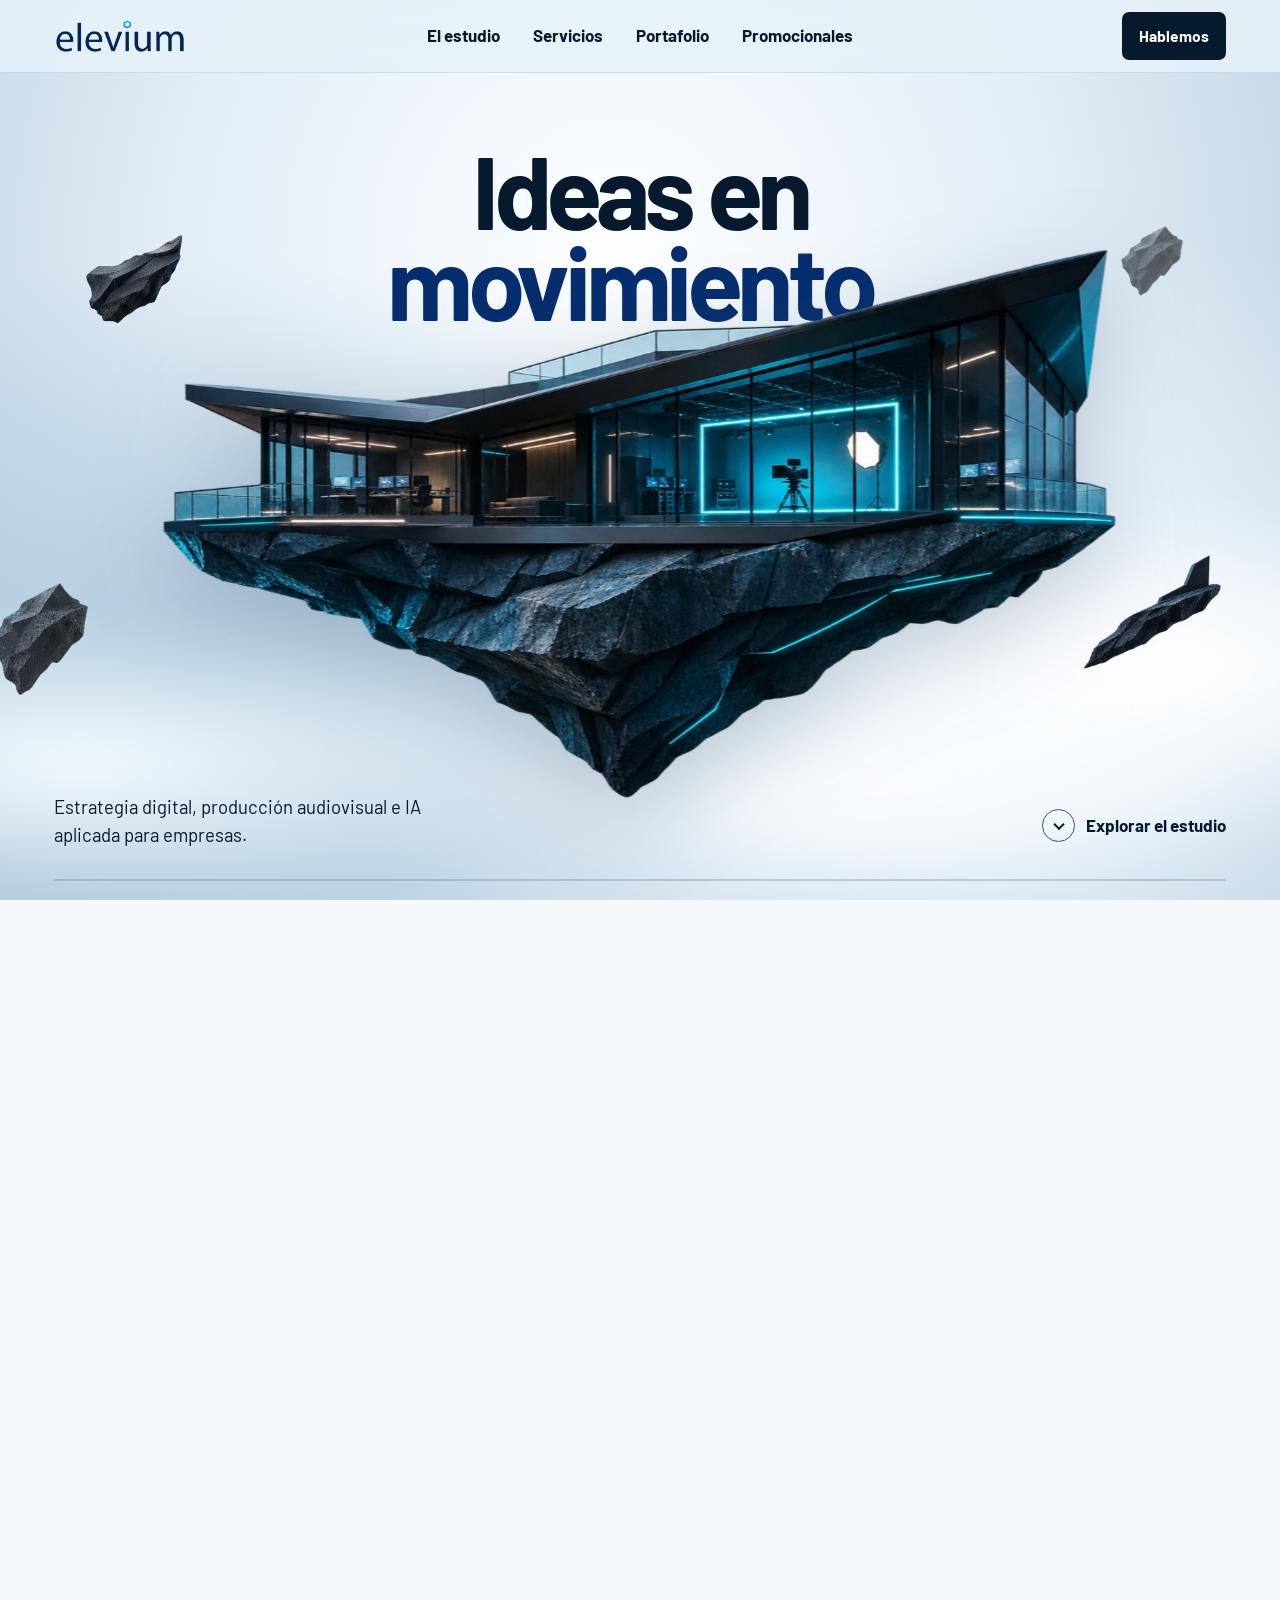
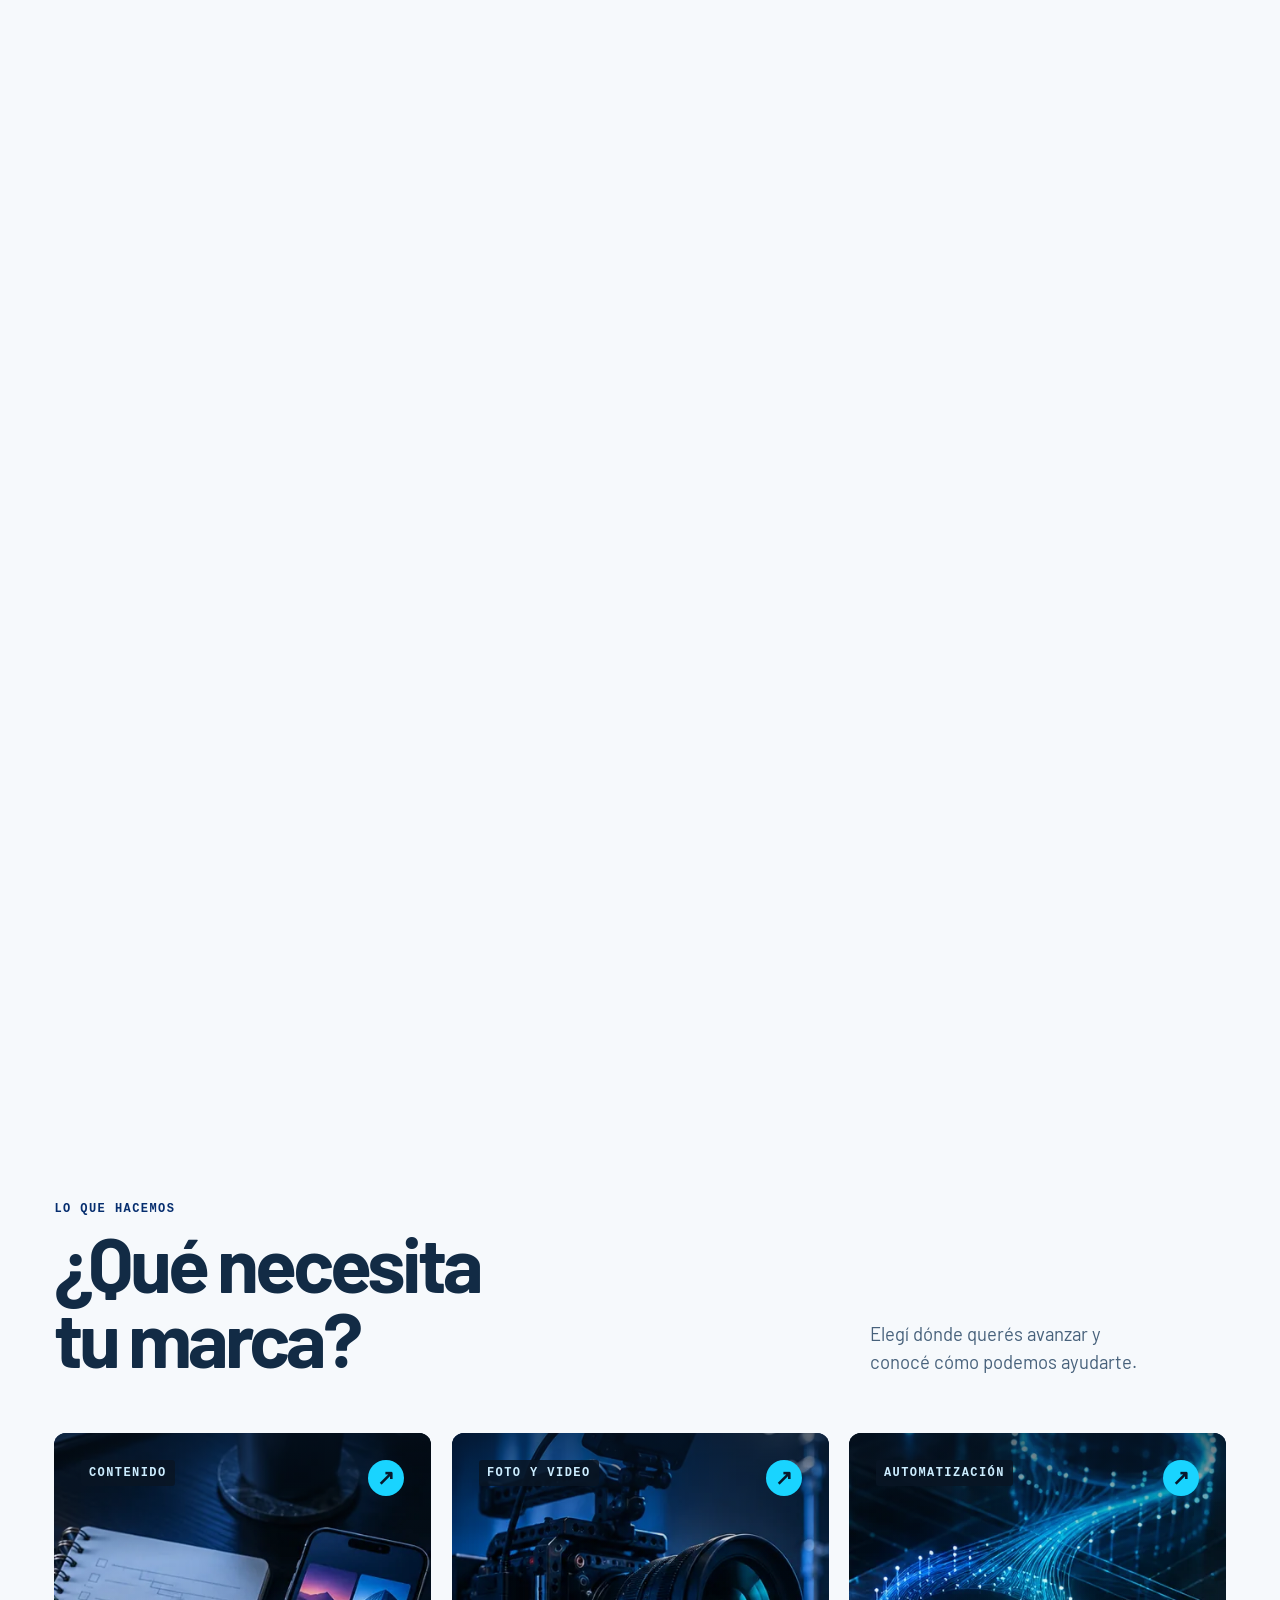
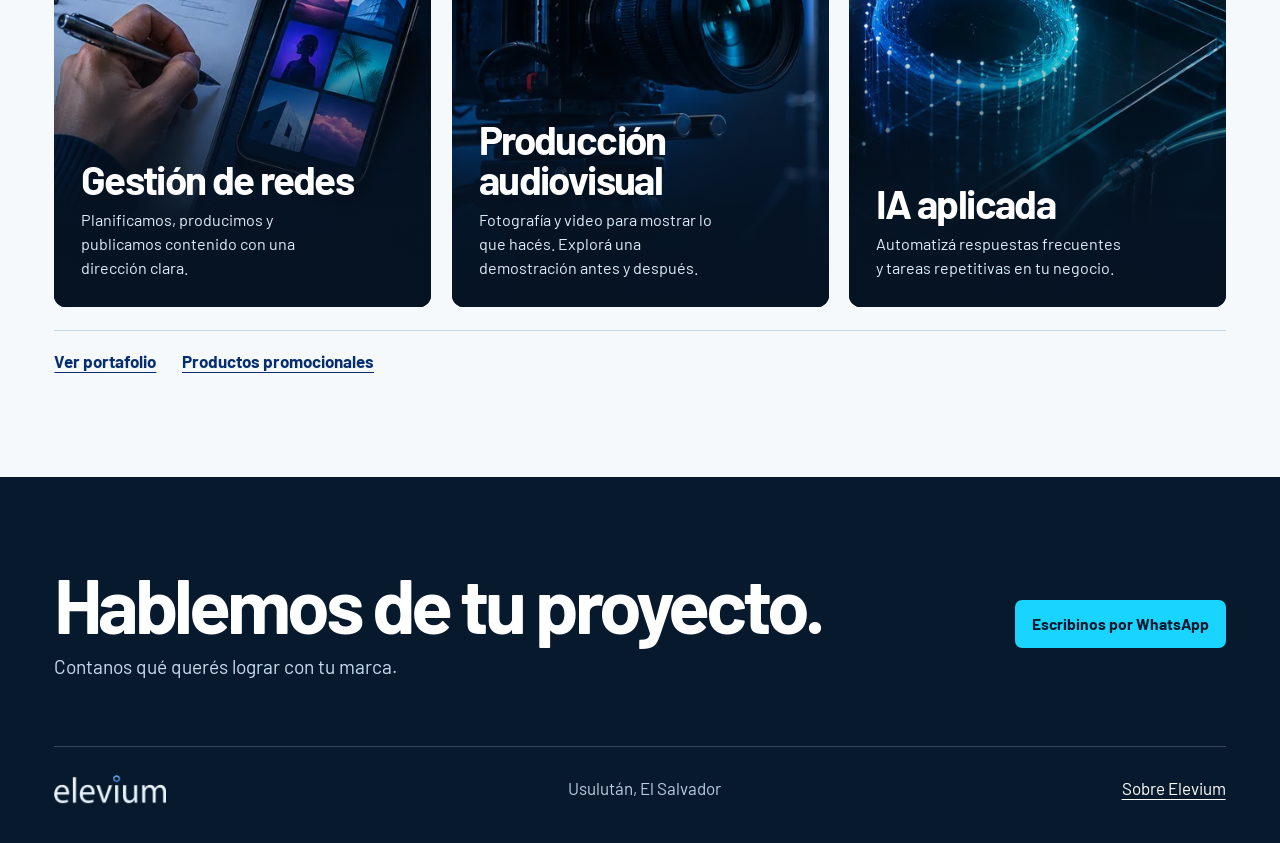
==== index.html @ 43f0dec2 "Add floating fragments to Elevium studio hero" ====
<!doctype html>
<html lang="es-SV">
<head>
<meta charset="utf-8">
<meta name="viewport" content="width=device-width, initial-scale=1">
<meta name="description" content="Entrá al estudio creativo de Elevium. Estrategia digital, producción audiovisual e inteligencia artificial aplicada desde El Salvador.">
<meta name="theme-color" content="#e1edf6">
<title>Elevium — Ideas en movimiento</title>
<link rel="preload" href="/assets/v2/barlow-regular.woff2" as="font" type="font/woff2" crossorigin>
<link rel="preload" href="/assets/v2/studio/pabellon.webp" as="image">
<style>
@font-face{font-family:Barlow;src:url("/assets/v2/barlow-regular.woff2") format("woff2");font-style:normal;font-weight:400;font-display:swap}
@font-face{font-family:Barlow;src:url("/assets/v2/barlow-bold.woff2") format("woff2");font-style:normal;font-weight:700;font-display:swap}
:root{
  --navy:#07192d;--brand:#062e6f;--electric:#139bff;--cyan:#19d4ff;--sky:#e1edf6;--paper:#f6f9fc;
  --ink:#122b45;--muted:#47617b;--white:#fff;--line:#c7d8e5;--gutter:clamp(1.25rem,4.25vw,4.5rem);
  --screen:100svh;--mono:ui-monospace,SFMono-Regular,Consolas,"Liberation Mono",monospace;
}
*,*::before,*::after{box-sizing:border-box}
html{scroll-behavior:smooth}
body{margin:0;background:var(--paper);color:var(--ink);font:1.0625rem/1.48 Barlow,Arial,sans-serif}
img{display:block;max-width:100%;height:auto}
button,summary{font:inherit;cursor:pointer}
a{color:inherit}
h1,h2,h3,p,figure{margin:0}
h1,h2,h3{font-weight:700;line-height:.98;letter-spacing:-.052em;overflow-wrap:break-word}
[hidden]{display:none!important}
:focus-visible{outline:2px solid var(--brand);outline-offset:5px}
.scene-interior :focus-visible,.scene-method :focus-visible,.final :focus-visible,.mast[data-tone="dark"] :focus-visible{outline-color:var(--cyan)}
.skip{position:fixed;z-index:20;top:.65rem;left:var(--gutter);transform:translateY(-160%);padding:.6rem .85rem;background:white;color:var(--brand)}
.skip:focus{transform:none}
.inner{width:min(calc(100% - 2 * var(--gutter)),91rem);margin-inline:auto}
.kicker{display:block;width:fit-content;font:700 .75rem/1.2 var(--mono);letter-spacing:.12em;text-transform:uppercase}
.button{display:inline-flex;align-items:center;justify-content:center;gap:.7rem;min-height:3rem;max-width:100%;padding:.7rem 1rem;border-radius:.45rem;border:1px solid transparent;background:var(--cyan);color:var(--navy);font-weight:700;font-size:.975rem;text-align:center;text-decoration:none}
.button:hover{background:#9cedff}
.button-dark{background:var(--navy);color:white}
.button-dark:hover{background:var(--brand)}
.mast{position:fixed;z-index:12;inset:0 0 auto;background:#e7f1f8d9;color:var(--navy);backdrop-filter:blur(14px);border-bottom:1px solid #102e491c}
.mast[data-tone="dark"]{background:#07192de0;color:white;border-color:#f3faff28}
.mast-row{min-height:4.5rem;display:grid;grid-template-columns:1fr auto 1fr;gap:1.2rem;align-items:center}
.logo{display:inline-flex;position:relative;align-items:center;width:8.25rem;min-height:2.75rem}
.logo img{width:100%}
.logo .light-logo{display:none}
.mast[data-tone="dark"] .logo .dark-logo{display:none}
.mast[data-tone="dark"] .logo .light-logo{display:block}
.nav-desktop{display:flex;align-items:center;gap:clamp(1rem,2.6vw,3rem)}
.nav-desktop a,.nav-phone a{font-weight:700;text-decoration:none}
.nav-desktop a:hover,.nav-phone a:hover{text-decoration:underline;text-underline-offset:.26em}
.mast .button{justify-self:end;min-height:2.7rem}
.nav-phone{display:none}
.mast[data-tone="dark"] .button-dark{background:var(--cyan);color:var(--navy)}
.scene{position:relative}
.journey{position:relative}
.stage{background:#0a1e3a}
.sky,.model,.world,.flash,.fragments,.meter,.waypoints{display:none}
.scene-hero{min-height:max(39rem,var(--screen));color:var(--navy);background:radial-gradient(ellipse at 57% 50%,#f7fbff 12%,#dceaf5 61%,#b6cede 100%);isolation:isolate;overflow:hidden}
.hero-title{position:relative;z-index:3;padding-top:clamp(7rem,16svh,12rem);text-align:center}
.hero-title h1{font-size:clamp(3.6rem,8.05vw,8.9rem);line-height:.88}
.hero-title h1 span{display:block}
.hero-title h1 .hero-accent{color:var(--brand)}
.static-model{position:relative;z-index:4;max-width:min(82vw,69rem);margin:-3rem auto 0}
.hero-meta{position:relative;z-index:7;display:flex;align-items:end;justify-content:space-between;gap:1rem;padding-bottom:2rem}
.hero-meta p{max-width:25rem;font-size:clamp(1.02rem,1.45vw,1.25rem);text-wrap:pretty}
.scroll-cue{display:inline-flex;align-items:center;gap:.65rem;min-height:2.8rem;font-weight:700;text-decoration:none;flex-shrink:0}
.scroll-cue i{display:grid;place-items:center;width:2.05rem;height:2.05rem;border-radius:50%;border:1px solid #315673;font-style:normal}
.scroll-cue i::before{content:"";width:.5rem;height:.5rem;border-right:2px solid currentColor;border-bottom:2px solid currentColor;transform:translateY(-.1rem) rotate(45deg)}
.scroll-cue:hover i{background:var(--cyan);border-color:var(--cyan)}
.scene-flight,.scene-interior,.scene-method{color:white;padding:clamp(5rem,10svh,8rem) 0}
.scene-flight{background:var(--navy)}
.scene-interior{background:linear-gradient(90deg,#07192df5,#07192d61),url("/assets/v2/studio/interior.webp") center/cover}
.scene-method{background:#061528}
.flight-copy{text-align:center;max-width:55rem}
.flight-copy .kicker{margin-inline:auto;color:var(--cyan)}
.flight-copy h2{font-size:clamp(3rem,6.8vw,7.4rem);margin-top:.65rem}
.flight-copy h2 span{display:block}
.flight-copy p{font-size:clamp(1.075rem,2vw,1.4rem);margin-block:1.15rem 0;color:#d3e9f8}
.tour-content{position:relative;z-index:1;display:grid;gap:1.2rem}
.tour-intro{max-width:32rem}
.tour-intro .kicker,.method-intro .kicker{color:var(--cyan)}
.tour-intro h2,.method-intro h2{font-size:clamp(2.8rem,5.6vw,6rem);margin-block:.55rem .75rem}
.tour-intro p,.method-intro p{max-width:34ch;color:#d3e9f8;font-size:clamp(1rem,1.45vw,1.25rem)}
.hot-grid{display:grid;grid-template-columns:repeat(2,minmax(0,1fr));gap:.5rem;max-width:34rem}
.hotspot{justify-self:start;display:inline-flex;align-items:center;gap:.55rem;padding:.4rem .7rem .4rem .45rem;min-height:2.7rem;border:1px solid #a7dfff80;border-radius:3rem;background:#07192de8;color:white;text-align:left;font-weight:700;font-size:.9375rem}
.hotspot:hover,.hotspot[aria-expanded="true"]{background:#0d345a;border-color:var(--cyan)}
.hotspot i{position:relative;flex:none;width:1.375rem;height:1.375rem;border-radius:50%;background:var(--cyan);color:var(--navy)}
.hotspot i::before,.hotspot i::after{content:"";position:absolute;inset:50% auto auto 50%;width:.52rem;height:1.5px;background:currentColor;transform:translate(-50%,-50%)}
.hotspot i::after{transform:translate(-50%,-50%) rotate(90deg)}
.hotspot[aria-expanded="true"] i::after{visibility:hidden}
.hot-panel{min-height:5.65rem;max-width:34rem;padding:1rem 1.15rem;border:1px solid #9ad8ff58;border-radius:.65rem;background:#07192de8;backdrop-filter:blur(11px)}
.hot-panel h3{font-size:1.2rem;letter-spacing:-.025em;margin-bottom:.4rem}
.hot-panel p{color:#d3e9f8;font-size:.98rem;max-width:42ch}
.method-layout{display:grid;grid-template-columns:minmax(0,1fr) minmax(0,.9fr);align-items:center;gap:clamp(1.5rem,6vw,6rem)}
.method-intro .button{margin-top:1.5rem}
.glass{width:100%;max-width:36rem;padding:clamp(1rem,2.5vw,2rem);border:1px solid #aee1ff53;border-radius:1rem;background:linear-gradient(150deg,#123251ed,#081b30eb);box-shadow:0 1.2rem 5rem #0005;backdrop-filter:blur(14px)}
.glass-header{display:flex;justify-content:space-between;align-items:baseline;gap:.9rem;margin-bottom:1rem}
.glass-header h3{font-size:clamp(1.25rem,2.4vw,1.7rem);letter-spacing:-.026em}
.glass-header span{color:#9dd6ed;font:.72rem/1.2 var(--mono);white-space:nowrap}
.phase-rail{display:grid;grid-template-columns:repeat(3,minmax(0,1fr));gap:.4rem;margin-bottom:.8rem}
.phase-rail span{height:3px;background:#73b3da4a}
.phase-rail span.filled{background:var(--cyan)}
.phase{padding:.82rem .15rem;border-bottom:1px solid #8cc2e63a}
.phase:last-child{border-bottom:0}
.phase summary{display:flex;align-items:center;justify-content:space-between;gap:1rem;min-height:1.8rem;list-style:none;font-size:1.05rem;font-weight:700}
.phase summary::-webkit-details-marker{display:none}
.phase summary::after{content:"+";color:var(--cyan);font-family:var(--mono)}
.phase[open] summary::after{content:"−"}
.phase p{margin-top:.5rem;color:#d0e4f4;font-size:.98rem;max-width:42ch}
.motion .journey{height:calc(4.8 * var(--screen))}
.motion .stage{position:sticky;top:0;height:var(--screen);overflow:hidden;isolation:isolate}
.motion .waypoints{display:block;position:absolute;inset:0;pointer-events:none}
.waypoints span{position:absolute;left:0}
.waypoints #entrada{top:calc((100% - var(--screen)) * .35)}
.waypoints #dentro{top:calc((100% - var(--screen)) * .61)}
.waypoints #como-trabajamos{top:calc((100% - var(--screen)) * .90)}
.motion .sky,.motion .world,.motion .model,.motion .flash,.motion .fragments,.motion .meter{display:block;position:absolute;pointer-events:none}
.sky{
  z-index:0;inset:0;background:
  radial-gradient(ellipse at 80% 77%,#f3faff 0%,transparent 48%),
  radial-gradient(ellipse at 15% 76%,#b2ccdf 0%,transparent 44%),
  radial-gradient(ellipse at 48% 27%,#fbfdff 4%,#e2edf6 47%,#adc5da 100%);
}
.sky::after{content:"";position:absolute;inset:48% -6% -10%;background:radial-gradient(ellipse 28% 19% at 66% 65%,#fffd,transparent),radial-gradient(ellipse 36% 25% at 11% 59%,#f5fbff,transparent),radial-gradient(ellipse 32% 30% at 87% 42%,#fff,transparent);filter:blur(25px);transform:translateX(var(--cloud-x,0px));animation:sky-drift 19s ease-in-out infinite alternate}
@keyframes sky-drift{to{translate:2.4% -2%}}
.world{z-index:2;inset:0;opacity:var(--world,0);overflow:hidden}
.world img{width:100%;height:100%;object-fit:cover;object-position:62% 50%;transform:scale(var(--world-zoom,1.1));transform-origin:68% 53%}
.threshold{z-index:1;opacity:var(--threshold,0)}
.threshold img{transform:scale(var(--threshold-zoom,1));transform-origin:67% 58%}
.world::after{content:"";position:absolute;inset:0;background:linear-gradient(90deg,#061526ee 2%,#06152688 43%,#04111d08 76%),linear-gradient(0deg,#061528d4,transparent 25%,transparent 76%,#06152846);opacity:var(--world-shade,.82)}
.model{z-index:4;top:57%;left:50%;width:min(86vw,113svh,82rem);height:auto;max-width:none;transform-origin:69% 41%;transform:translate3d(calc(-50% + var(--move-x,0vw)) ,calc(-50% + var(--move-y,0vh)),0) scale(var(--zoom,1));opacity:var(--model,1);filter:drop-shadow(0 1.6rem 2.8rem #27446140);will-change:transform,opacity}
.flash{z-index:5;inset:0;background:radial-gradient(ellipse at 65% 50%,#d4f2ffe0,#4d9ed66b 38%,transparent 76%);opacity:var(--flash,0)}
.fragments{inset:0;visibility:var(--fragments-visibility,visible)}
.fragment{
  position:absolute;z-index:var(--layer,5);width:var(--size);height:auto;
  top:var(--top);left:var(--left);
  translate:calc(-50% + var(--pointer-x,0) * var(--parallax) + var(--departure,0) * var(--exit-x))
    calc(-50% + var(--pointer-y,0) * var(--parallax) * .72 + var(--departure,0) * var(--exit-y));
  scale:calc(1 + var(--departure,0) * var(--growth));
  rotate:calc(var(--pointer-x,0) * 7deg + var(--departure,0) * var(--turn));
  opacity:calc(var(--fragment-opacity,1) * var(--clarity,1));
  animation:fragment-drift var(--duration) var(--delay) ease-in-out infinite alternate;
  animation-play-state:var(--fragments-animation,running);
}
.fragment-west{
  --size:clamp(3.25rem,7.7vw,8.6rem);--top:31%;--left:10.5%;--parallax:55px;
  --exit-x:-27vw;--exit-y:-14vh;--growth:.38;--turn:-21deg;--duration:7s;--delay:-2s;
}
.fragment-east{
  --size:clamp(2.4rem,5vw,5.3rem);--top:29%;--left:90%;--parallax:29px;
  --exit-x:19vw;--exit-y:-16vh;--growth:.25;--turn:17deg;--duration:8.4s;--delay:-4s;
  --layer:2;--clarity:.66;filter:blur(.6px);
}
.fragment-near{
  --size:clamp(5rem,11vw,12rem);--top:68%;--left:90%;--parallax:104px;
  --exit-x:36vw;--exit-y:19vh;--growth:.68;--turn:24deg;--duration:6.5s;--delay:-1s;
}
.fragment-south{
  --size:clamp(3.65rem,8vw,8.2rem);--top:71%;--left:3%;--parallax:78px;
  --exit-x:-25vw;--exit-y:13vh;--growth:.54;--turn:-23deg;--duration:7.8s;--delay:-5s;
  --clarity:.89;
}
@keyframes fragment-drift{
  from{transform:translateY(-5%) rotate(-4deg)}
  to{transform:translateY(7%) rotate(4deg)}
}
.motion .scene{position:absolute;inset:0;padding:0;background:none;min-height:0;pointer-events:none}
.motion .scene-hero{z-index:auto;isolation:auto;overflow:visible}
.motion .scene:not(.scene-hero){z-index:6;display:grid;align-items:center}
.motion .scene.is-active :is(a,button,summary){pointer-events:auto}
.motion .scene:not(.is-active){visibility:hidden}
.motion .scene-hero .static-model{display:none}
.motion .hero-title{opacity:var(--hero,1);transform:translateY(var(--hero-rise,0px));filter:blur(var(--hero-blur,0px))}
.motion .hero-meta{position:absolute;inset:auto var(--gutter) 3.25rem;width:auto;max-width:91rem;margin-inline:auto;padding:0;opacity:var(--hero,1)}
.motion .scene-flight{opacity:var(--vision,0);transform:translateY(var(--vision-rise,0px));filter:blur(var(--vision-blur,0px))}
.motion .scene-interior{opacity:var(--tour,0)}
.motion .scene-method{opacity:var(--method,0);background:linear-gradient(90deg,#061528d8,#06152888)}
.motion .tour-content{min-height:min(68svh,43rem);padding-top:3rem;align-content:start}
.motion .hot-grid{position:absolute;inset:0;max-width:none;display:block;pointer-events:none}
.motion .hotspot{position:absolute;transform:translateX(-50%);opacity:var(--points,1)}
.motion .hotspot:nth-child(1){left:49%;top:46%}
.motion .hotspot:nth-child(2){left:69%;top:56%}
.motion .hotspot:nth-child(3){left:60%;top:76%}
.motion .hotspot:nth-child(4){left:85%;top:69%}
.motion .hot-panel{margin-top:clamp(1rem,4svh,3rem);width:min(33vw,29rem)}
.motion .method-layout{padding-block:3.25rem 1.5rem}
.meter{z-index:8;inset:auto var(--gutter) 1.2rem;max-width:91rem;margin-inline:auto;height:2px;background:#6a8caa5e}
.meter span{display:block;height:100%;background:var(--electric);transform:scaleX(var(--progress,0));transform-origin:left}
.solutions{position:relative;z-index:9;scroll-margin-top:4rem;border-radius:1.35rem 1.35rem 0 0;background:var(--paper);padding:clamp(3.7rem,8vw,8rem) 0 clamp(4rem,8vw,7.5rem)}
.motion .solutions{margin-top:-1.3rem}
.solutions-head{display:grid;grid-template-columns:minmax(0,1.4fr) minmax(14rem,.65fr);gap:clamp(1rem,4vw,5rem);align-items:end}
.solutions-head .kicker{color:var(--brand);margin-bottom:.55rem}
.solutions-head h2,.final h2{font-size:clamp(2.75rem,6vw,6.3rem)}
.solutions-head p{max-width:29ch;font-size:clamp(1rem,1.45vw,1.23rem);color:var(--muted)}
.service-grid{display:grid;grid-template-columns:repeat(3,minmax(0,1fr));gap:clamp(.8rem,1.6vw,1.5rem);margin-top:clamp(1.55rem,4.5vw,4rem)}
.service-card{position:relative;isolation:isolate;display:flex;flex-direction:column;justify-content:space-between;min-height:clamp(23rem,37vw,31rem);padding:clamp(1rem,2.1vw,1.8rem);overflow:hidden;border-radius:.75rem;background:#0a1e3a;color:white;text-decoration:none;transform:perspective(800px) rotateX(var(--tilt-x,0deg)) rotateY(var(--tilt-y,0deg));transition:transform 230ms ease,box-shadow 230ms ease}
.service-card img,.service-card::after{position:absolute;z-index:-1;inset:0;width:100%;height:100%;object-fit:cover}
.service-card img{transition:transform 500ms ease}
.service-card::after{content:"";background:linear-gradient(180deg,#051323a1 0%,#05132300 27%,#05132312 43%,#051323ef 80%,#051323 100%)}
.service-card:hover,.service-card:focus-visible{box-shadow:0 1rem 2.4rem #153a5b37}
.service-card:hover img,.service-card:focus-visible img{transform:scale(1.055)}
.service-card .card-top{display:flex;justify-content:space-between;align-items:start;gap:.55rem}
.card-top .kicker{display:inline-flex;min-height:1.65rem;align-items:center;border-radius:.2rem;background:#081524df;color:#ccedff;padding:.35rem .5rem}
.card-top .card-arrow{display:grid;place-items:center;width:2.25rem;height:2.25rem;flex:none;border-radius:50%;background:var(--cyan);color:var(--navy);font-size:1.3rem;font-weight:700}
.service-card h3{font-size:clamp(1.85rem,3.15vw,3.4rem);letter-spacing:-.04em;max-width:13ch}
.service-card p{margin-top:.55rem;font-size:1.01rem;color:#e1edf8;max-width:28ch}
.more-links{display:flex;flex-wrap:wrap;gap:.6rem 1.6rem;margin-top:1.5rem;padding-top:1.1rem;border-top:1px solid var(--line)}
.more-links a{color:var(--brand);font-weight:700;text-underline-offset:.23em}
.final{background:#07192d;color:white;padding:clamp(3.4rem,7vw,7rem) 0 2rem}
.closing{display:flex;justify-content:space-between;align-items:center;gap:1.35rem;padding-bottom:clamp(2.6rem,5vw,5rem)}
.closing p{color:#c8dfef;margin-top:.75rem;font-size:clamp(1rem,1.5vw,1.25rem)}
.footer{border-top:1px solid #b0d7f043;padding-top:1.25rem;display:flex;gap:.8rem 1.5rem;align-items:center;flex-wrap:wrap;justify-content:space-between}
.footer .logo{width:7rem}
.footer p{color:#b9cfe1}
.footer a:not(.logo){text-underline-offset:.22em}
@media (max-width:56rem){
  .nav-desktop{gap:.8rem}
  .nav-desktop a{font-size:.95rem}
  .model{top:55%}
  .motion .tour-content{padding-top:1rem}
  .motion .hot-panel{width:min(35vw,29rem)}
}
@media (max-width:45rem){
  :root{--gutter:clamp(1rem,5vw,1.5rem)}
  .mast-row{min-height:3.85rem;display:flex;justify-content:space-between;position:relative}
  .logo{width:6.8rem}
  .nav-desktop,.mast .contact-desktop{display:none}
  .nav-phone{display:block}
  .nav-phone summary{display:grid;place-items:center;min-height:2.55rem;padding:.35rem .7rem;list-style:none;border:1px solid currentColor;border-radius:.4rem;font-size:.92rem;font-weight:700}
  .nav-phone summary::-webkit-details-marker{display:none}
  .nav-phone nav{position:absolute;right:0;top:calc(100% + .5rem);width:min(17rem,100%);display:grid;padding:.55rem;border-radius:.55rem;border:1px solid #99b2c8;background:#f4f9fe;color:var(--navy);box-shadow:0 .75rem 2rem #051b342e}
  .nav-phone nav a{padding:.6rem .7rem}
  .scene-hero{min-height:max(35rem,var(--screen))}
  .hero-title{padding-top:clamp(5.9rem,15svh,8.5rem)}
  .hero-title h1{font-size:clamp(3.2rem,12.8vw,6rem);line-height:.91}
  .static-model{width:100%;max-width:35rem;margin:-1rem auto 0}
  .hero-meta{display:grid;gap:.5rem}
  .hero-meta p{max-width:27ch}
  .scroll-cue{justify-self:start}
  .motion .journey{height:calc(4.25 * var(--screen))}
  .motion .hero-meta{bottom:2.25rem}
  .model{width:min(125vw,87svh,47rem);top:52%;left:49%}
  .fragment-east,.fragment-south{display:none}
  .fragment-west{--size:clamp(2.15rem,12vw,4.8rem);--top:42%;--left:9%;--clarity:.84}
  .fragment-near{--size:clamp(2.9rem,17vw,6rem);--top:66%;--left:94%;--clarity:.88}
  .world img{object-position:64% 50%}
  .world::after{background:linear-gradient(180deg,#061526dc,#06152647 42%,#0615267a 63%,#061526ee)}
  .motion .scene-flight{padding-bottom:5rem}
  .motion .tour-content{min-height:0;padding-block:3rem .5rem;align-self:center;gap:.75rem}
  .tour-intro h2,.method-intro h2{font-size:clamp(2.35rem,8.9vw,4rem);margin-block:.4rem .5rem}
  .motion .hot-grid{position:static;display:grid;max-width:34rem}
  .motion .hotspot{position:relative;left:auto;top:auto;transform:none}
  .motion .hotspot:nth-child(n){left:auto;top:auto}
  .hotspot{width:100%;max-width:13rem;padding-right:.4rem;font-size:.9rem}
  .motion .hot-panel{margin-top:0;width:100%}
  .hot-panel{min-height:4.9rem;padding:.65rem .85rem}
  .method-layout{grid-template-columns:minmax(0,1fr);gap:1rem}
  .motion .method-layout{padding-block:3rem .8rem}
  .method-intro .button{margin-top:.85rem;min-height:2.65rem}
  .glass{padding:.75rem .9rem}
  .glass-header{margin-bottom:.55rem}
  .phase{padding:.4rem .05rem}
  .phase p{font-size:.91rem;margin-top:.3rem}
  .solutions-head{grid-template-columns:minmax(0,1fr)}
  .service-grid{grid-template-columns:minmax(0,1fr)}
  .service-card{min-height:clamp(19rem,80vw,26rem)}
  .service-card img{object-position:50% 43%}
  .closing{display:grid;justify-items:start}
}
@media (max-height:42rem) and (max-width:45rem){
  .motion .tour-content{gap:.5rem;padding-top:3.25rem}
  .tour-intro p,.method-intro p{font-size:.94rem}
  .motion .method-layout{gap:.65rem}
  .hot-panel{min-height:4.4rem}
  .hero-title{padding-top:5.5rem}
  .model{top:51%}
}
@media (prefers-reduced-motion:reduce){
  html{scroll-behavior:auto}
  *,*::before,*::after{animation-duration:.01ms!important;transition-duration:.01ms!important}
}
</style>
</head>
<body>
<a class="skip" href="#servicios">Saltar a los servicios</a>
<header class="mast" id="pagina">
  <div class="inner mast-row">
    <a class="logo" href="/" aria-label="Elevium, inicio">
      <img class="dark-logo" src="/assets/logo-elevium-navy.png" width="250" height="61" alt="">
      <img class="light-logo" src="/assets/logo-elevium-white.png" width="250" height="61" alt="">
    </a>
    <nav class="nav-desktop" aria-label="Navegación principal">
      <a href="#transicion" data-jump>El estudio</a><a href="#servicios">Servicios</a><a href="/casos.html">Portafolio</a><a href="/promocionales/">Promocionales</a>
    </nav>
    <a class="button button-dark contact-desktop" href="https://wa.me/50377582172">Hablemos</a>
    <details class="nav-phone">
      <summary>Menú</summary>
      <nav aria-label="Navegación principal">
        <a href="#transicion" data-jump>El estudio</a><a href="#servicios">Servicios</a><a href="/casos.html">Portafolio</a><a href="/promocionales/">Promocionales</a><a href="https://wa.me/50377582172">Hablemos por WhatsApp</a>
      </nav>
    </details>
  </div>
</header>
<main id="contenido">
  <section class="journey" aria-label="Recorrido por el estudio Elevium">
    <div class="waypoints" aria-hidden="true"><span id="entrada"></span><span id="dentro"></span><span id="como-trabajamos"></span></div>
    <div class="stage">
      <div class="sky" aria-hidden="true"></div>
      <div class="world threshold" aria-hidden="true"><img src="/assets/v2/studio/acceso.webp" width="1400" height="788" alt="" decoding="async"></div>
      <div class="world" aria-hidden="true"><img src="/assets/v2/studio/interior.webp" width="1520" height="855" alt="" decoding="async"></div>
      <img class="model" src="/assets/v2/studio/pabellon.webp" width="1450" height="967" alt="" fetchpriority="high">
      <div class="flash" aria-hidden="true"></div>
      <div class="fragments" aria-hidden="true">
        <img class="fragment fragment-west" src="/assets/v2/studio/fragmento-basalto.webp" alt="" decoding="async">
        <img class="fragment fragment-east" src="/assets/v2/studio/fragmento-obsidiana.webp" alt="" decoding="async">
        <img class="fragment fragment-near" src="/assets/v2/studio/fragmento-aleta.webp" alt="" decoding="async">
        <img class="fragment fragment-south" src="/assets/v2/studio/fragmento-obsidiana.webp" alt="" decoding="async">
      </div>

      <section class="scene scene-hero is-active" aria-labelledby="titulo">
        <div class="hero-title inner">
          <h1 id="titulo"><span>Ideas en</span> <span class="hero-accent">movimiento.</span></h1>
        </div>
        <img class="static-model" src="/assets/v2/studio/pabellon.webp" width="1450" height="967" alt="Pabellón conceptual de Elevium suspendido en el aire" fetchpriority="high">
        <div class="hero-meta inner">
          <p>Estrategia digital, producción audiovisual e IA aplicada para empresas.</p>
          <a class="scroll-cue" href="#transicion" data-jump><i aria-hidden="true"></i>Explorar el estudio</a>
        </div>
      </section>

      <section class="scene scene-flight" id="transicion" aria-labelledby="titulo-vuelo">
        <div class="flight-copy inner">
          <span class="kicker">El estudio Elevium</span>
          <h2 id="titulo-vuelo"><span>De la idea</span> <span>a la acción.</span></h2>
          <p>Conectamos estrategia, producción y tecnología para que tu mensaje llegue más lejos.</p>
        </div>
      </section>

      <section class="scene scene-interior" aria-labelledby="titulo-estudio">
        <div class="inner tour-content">
          <div class="tour-intro">
            <span class="kicker">Dentro del estudio</span>
            <h2 id="titulo-estudio">Una idea.<br>Muchas formas de hacerla llegar.</h2>
            <p>Explorá qué hacemos en cada parte del estudio.</p>
          </div>
          <div class="hot-grid" role="group" aria-label="Áreas del estudio" hidden>
            <button class="hotspot" type="button" aria-expanded="false" aria-controls="detalle-estudio" data-spot="estrategia"><i aria-hidden="true"></i>Estrategia</button>
            <button class="hotspot" type="button" aria-expanded="false" aria-controls="detalle-estudio" data-spot="produccion"><i aria-hidden="true"></i>Producción</button>
            <button class="hotspot" type="button" aria-expanded="false" aria-controls="detalle-estudio" data-spot="redes"><i aria-hidden="true"></i>Redes sociales</button>
            <button class="hotspot" type="button" aria-expanded="false" aria-controls="detalle-estudio" data-spot="ia"><i aria-hidden="true"></i>IA aplicada</button>
          </div>
          <div class="hot-panel" id="detalle-estudio" aria-live="polite" hidden>
            <h3>Elegí un punto del estudio</h3>
            <p>Descubrí cómo podemos trabajar en tu proyecto.</p>
          </div>
          <noscript><p>Estrategia de marca, producción audiovisual, gestión de redes e IA aplicada a tareas concretas.</p></noscript>
        </div>
      </section>

      <section class="scene scene-method" aria-labelledby="titulo-metodo">
        <div class="inner method-layout">
          <div class="method-intro">
            <span class="kicker">Método ELEVAR</span>
            <h2 id="titulo-metodo">Del objetivo<br>al entregable.</h2>
            <p>Empezamos por entender tu negocio. A partir de ahí decidimos qué producir y cómo darle seguimiento.</p>
            <a class="button" href="/metodo-elevar.html">Conocer el método</a>
          </div>
          <div class="glass">
            <div class="glass-header"><h3>Así empieza un proyecto</h3></div>
            <div class="phase-rail" aria-hidden="true"><span class="filled"></span><span></span><span></span></div>
            <details class="phase" name="proceso" open><summary>Definir el objetivo</summary><p>Acordamos qué necesita comunicar tu marca, a quién y qué acción queremos que tome esa persona.</p></details>
            <details class="phase" name="proceso"><summary>Producir las piezas</summary><p>Convertimos el plan en contenido, fotografía, video o automatizaciones según el objetivo.</p></details>
            <details class="phase" name="proceso"><summary>Publicar y ajustar</summary><p>Revisamos qué funcionó para decidir qué mantener, qué mejorar y qué probar después.</p></details>
          </div>
        </div>
      </section>
      <div class="meter" aria-hidden="true"><span></span></div>
    </div>
  </section>

  <section class="solutions" id="servicios" aria-labelledby="titulo-servicios">
    <div class="inner">
      <div class="solutions-head">
        <div><span class="kicker">Lo que hacemos</span><h2 id="titulo-servicios">¿Qué necesita<br>tu marca?</h2></div>
        <p>Elegí dónde querés avanzar y conocé cómo podemos ayudarte.</p>
      </div>
      <div class="service-grid">
        <a class="service-card" href="/servicios.html">
          <img src="/assets/v2/studio/redes.webp" width="508" height="900" alt="" loading="lazy" decoding="async">
          <div class="card-top"><span class="kicker">Contenido</span><span class="card-arrow" aria-hidden="true">↗</span></div>
          <div><h3>Gestión de redes</h3><p>Planificamos, producimos y publicamos contenido con una dirección clara.</p></div>
        </a>
        <a class="service-card" href="/portafolio/de-la-toma-al-anuncio/">
          <img src="/assets/v2/studio/produccion.webp" width="508" height="900" alt="" loading="lazy" decoding="async">
          <div class="card-top"><span class="kicker">Foto y video</span><span class="card-arrow" aria-hidden="true">↗</span></div>
          <div><h3>Producción audiovisual</h3><p>Fotografía y video para mostrar lo que hacés. Explorá una demostración antes y después.</p></div>
        </a>
        <a class="service-card" href="/ia-para-negocios.html">
          <img src="/assets/v2/studio/ia.webp" width="508" height="900" alt="" loading="lazy" decoding="async">
          <div class="card-top"><span class="kicker">Automatización</span><span class="card-arrow" aria-hidden="true">↗</span></div>
          <div><h3>IA aplicada</h3><p>Automatizá respuestas frecuentes y tareas repetitivas en tu negocio.</p></div>
        </a>
      </div>
      <div class="more-links"><a href="/casos.html">Ver portafolio</a><a href="/promocionales/">Productos promocionales</a></div>
    </div>
  </section>
</main>
<footer class="final">
  <div class="inner">
    <div class="closing">
      <div><h2>Hablemos de tu proyecto.</h2><p>Contanos qué querés lograr con tu marca.</p></div>
      <a class="button" href="https://wa.me/50377582172?text=Hola%2C%20Elevium.%20Quiero%20conversar%20sobre%20un%20proyecto%20para%20mi%20marca.">Escribinos por WhatsApp</a>
    </div>
    <div class="footer">
      <a class="logo" href="/" aria-label="Elevium, inicio"><img src="/assets/logo-elevium-white.png" width="250" height="61" alt=""></a>
      <p>Usulután, El Salvador</p><a href="/sobre-elevium.html">Sobre Elevium</a>
    </div>
  </div>
</footer>

<script>
"use strict";
const page = document.body;
const journey = document.querySelector(".journey");
const stage = document.querySelector(".stage");
const services = document.querySelector("#servicios");
const transition = document.querySelector(".scene-flight");
const mast = document.querySelector(".mast");
const scenes = Array.from(stage.querySelectorAll(".scene"));
const menu = document.querySelector(".nav-phone");
const motionPreference = matchMedia("(prefers-reduced-motion: reduce)");
const pointerPreference = matchMedia("(hover: hover) and (pointer: fine)");
const small = matchMedia("(max-width: 45rem)");
const spots = Array.from(document.querySelectorAll(".hotspot"));
const panel = document.querySelector("#detalle-estudio");
const spotDescriptions = {
  estrategia: ["Estrategia", "Definimos a quién querés llegar, qué necesita escuchar y dónde tiene sentido conectar."],
  produccion: ["Producción audiovisual", "Diseñamos y producimos fotografía y video para mostrar tu marca, producto o servicio."],
  redes: ["Gestión de redes", "Organizamos el calendario, producimos las piezas y damos seguimiento a las publicaciones."],
  ia: ["Inteligencia artificial aplicada", "Identificamos tareas repetitivas y armamos flujos para simplificarlas."]
};
let progress = null;
let scheduled = false;
let isAnimated = false;
let activeScene = -1;
let headerTone = "";
let pointer = { x: 0, y: 0 };
let drift = { x: 0, y: 0 };
const limit = (value) => Math.min(1, Math.max(0, value));
const segment = (value, start, end) => limit((value - start) / (end - start));
const ease = (value) => value * value * (3 - 2 * value);
const range = (value, enter, entered, exit, exited) =>
  ease(segment(value, enter, entered)) * (1 - ease(segment(value, exit, exited)));

function makeActive(index) {
  if (index === activeScene) return;
  activeScene = index;
  scenes.forEach((scene, i) => {
    const available = index < 0 || i === index;
    scene.classList.toggle("is-active", available);
    scene.inert = !available;
    if (available) scene.removeAttribute("aria-hidden");
    else scene.setAttribute("aria-hidden", "true");
  });
}

function drawScene() {
  scheduled = false;
  const bounds = journey.getBoundingClientRect();
  const stageHeight = stage.clientHeight;
  const raw = isAnimated ? limit(-bounds.top / Math.max(1, bounds.height - stageHeight)) : 0;
  const visible = bounds.top <= stageHeight && bounds.bottom > 0;
  const tone = (isAnimated ? raw >= .16 : transition.getBoundingClientRect().top < mast.clientHeight) &&
    services.getBoundingClientRect().top > mast.clientHeight ? "dark" : "light";
  if (tone !== headerTone) {
    mast.dataset.tone = headerTone = tone;
  }
  if (!isAnimated) return;

  if (progress === null || !visible) progress = raw;
  else progress += (raw - progress) * .18;
  if (Math.abs(raw - progress) < .001) progress = raw;
  drift.x += (pointer.x - drift.x) * .13;
  drift.y += (pointer.y - drift.y) * .13;

  const p = progress;
  const push = ease(segment(p, .025, .39));
  const world = ease(segment(p, .29, .46));
  const hero = 1 - ease(segment(p, .055, .17));
  const flight = range(p, .20, .30, .415, .485);
  const tour = range(p, .51, .58, .72, .79);
  const method = ease(segment(p, .79, .875));
  const fragmentsVisible = p < .30;
  const variables = {
    "--progress": p,
    "--hero": hero,
    "--hero-rise": `${-32 * (1 - hero)}px`,
    "--hero-blur": `${8 * (1 - hero)}px`,
    "--zoom": 1 + 2.85 * push,
    "--move-x": `${(small.matches ? -11 : -20) * push - 1.25 * drift.x}vw`,
    "--move-y": `${(small.matches ? 1 : 3) * push - .9 * drift.y}vh`,
    "--model": 1 - ease(segment(p, .21, .36)),
    "--threshold": ease(segment(p, .17, .31)),
    "--threshold-zoom": 1.025 + .31 * ease(segment(p, .18, .47)),
    "--world": world,
    "--world-zoom": 1.125 - .125 * ease(segment(p, .32, .65)),
    "--world-shade": .73 + method * .09,
    "--cloud-x": `${10 * drift.x - 42 * push}px`,
    "--flash": range(p, .205, .275, .29, .40) * .52,
    "--pointer-x": drift.x.toFixed(4),
    "--pointer-y": drift.y.toFixed(4),
    "--departure": ease(segment(p, .025, .30)),
    "--fragment-opacity": 1 - ease(segment(p, .20, .30)),
    "--fragments-visibility": fragmentsVisible ? "visible" : "hidden",
    "--fragments-animation": fragmentsVisible && visible ? "running" : "paused",
    "--vision": flight,
    "--vision-rise": `${(1 - flight) * 19}px`,
    "--vision-blur": `${(1 - flight) * 9}px`,
    "--tour": tour,
    "--points": ease(segment(p, .54, .63)),
    "--method": method
  };
  for (const [key, value] of Object.entries(variables)) stage.style.setProperty(key, value);
  makeActive(p < .18 ? 0 : p < .495 ? 1 : p < .785 ? 2 : 3);

  const settling = Math.abs(drift.x - pointer.x) + Math.abs(drift.y - pointer.y) > .007;
  if (visible && (p !== raw || settling)) requestDraw();
}

function requestDraw() {
  if (scheduled) return;
  scheduled = true;
  requestAnimationFrame(drawScene);
}

function syncMotion() {
  isAnimated = !motionPreference.matches && (innerHeight >= (small.matches ? 605 : 540));
  page.classList.toggle("motion", isAnimated);
  progress = null;
  if (!isAnimated) makeActive(-1);
  document.querySelectorAll("[data-jump]").forEach((a) => {
    a.href = isAnimated ? "#entrada" : "#transicion";
  });
  if (!isAnimated) {
    document.querySelectorAll(".service-card").forEach((card) => {
      card.style.removeProperty("--tilt-x");
      card.style.removeProperty("--tilt-y");
    });
  }
  requestDraw();
}

addEventListener("scroll", requestDraw, { passive: true });
addEventListener("resize", syncMotion, { passive: true });
motionPreference.addEventListener("change", syncMotion);
addEventListener("pointermove", (event) => {
  if (!isAnimated || !pointerPreference.matches || event.pointerType === "touch") return;
  pointer = { x: event.clientX / innerWidth - .5, y: event.clientY / innerHeight - .5 };
  requestDraw();
}, { passive: true });
document.documentElement.addEventListener("pointerleave", () => {
  pointer = { x: 0, y: 0 };
  requestDraw();
});

menu.addEventListener("keydown", (event) => {
  if (event.key === "Escape" && menu.open) {
    menu.open = false;
    menu.querySelector("summary").focus();
  }
});
menu.querySelectorAll("a").forEach((link) => link.addEventListener("click", () => { menu.open = false; }));

document.querySelector(".hot-grid").hidden = false;
panel.hidden = false;
for (const point of spots) {
  point.addEventListener("click", () => {
    const selected = point.getAttribute("aria-expanded") === "true";
    for (const other of spots) other.setAttribute("aria-expanded", String(other === point && !selected));
    const [title, copy] = selected ? ["Elegí un punto del estudio", "Descubrí cómo podemos trabajar en tu proyecto."] : spotDescriptions[point.dataset.spot];
    panel.querySelector("h3").textContent = title;
    panel.querySelector("p").textContent = copy;
  });
}

const phases = Array.from(document.querySelectorAll(".phase"));
const segments = Array.from(document.querySelectorAll(".phase-rail span"));
phases.forEach((phase, index) => {
  phase.addEventListener("toggle", () => {
    if (phase.open) segments.forEach((bar, n) => bar.classList.toggle("filled", n <= index));
    else if (phases.every((item) => !item.open)) segments.forEach((bar) => bar.classList.remove("filled"));
  });
});

document.querySelectorAll(".service-card").forEach((card) => {
  card.addEventListener("pointermove", (event) => {
    if (!pointerPreference.matches || motionPreference.matches || event.pointerType === "touch") return;
    const bounds = card.getBoundingClientRect();
    card.style.setProperty("--tilt-x", `${-5 * ((event.clientY - bounds.top) / bounds.height - .5)}deg`);
    card.style.setProperty("--tilt-y", `${5 * ((event.clientX - bounds.left) / bounds.width - .5)}deg`);
  });
  card.addEventListener("pointerleave", () => {
    card.style.removeProperty("--tilt-x");
    card.style.removeProperty("--tilt-y");
  });
});
syncMotion();
</script>
</body>
</html>
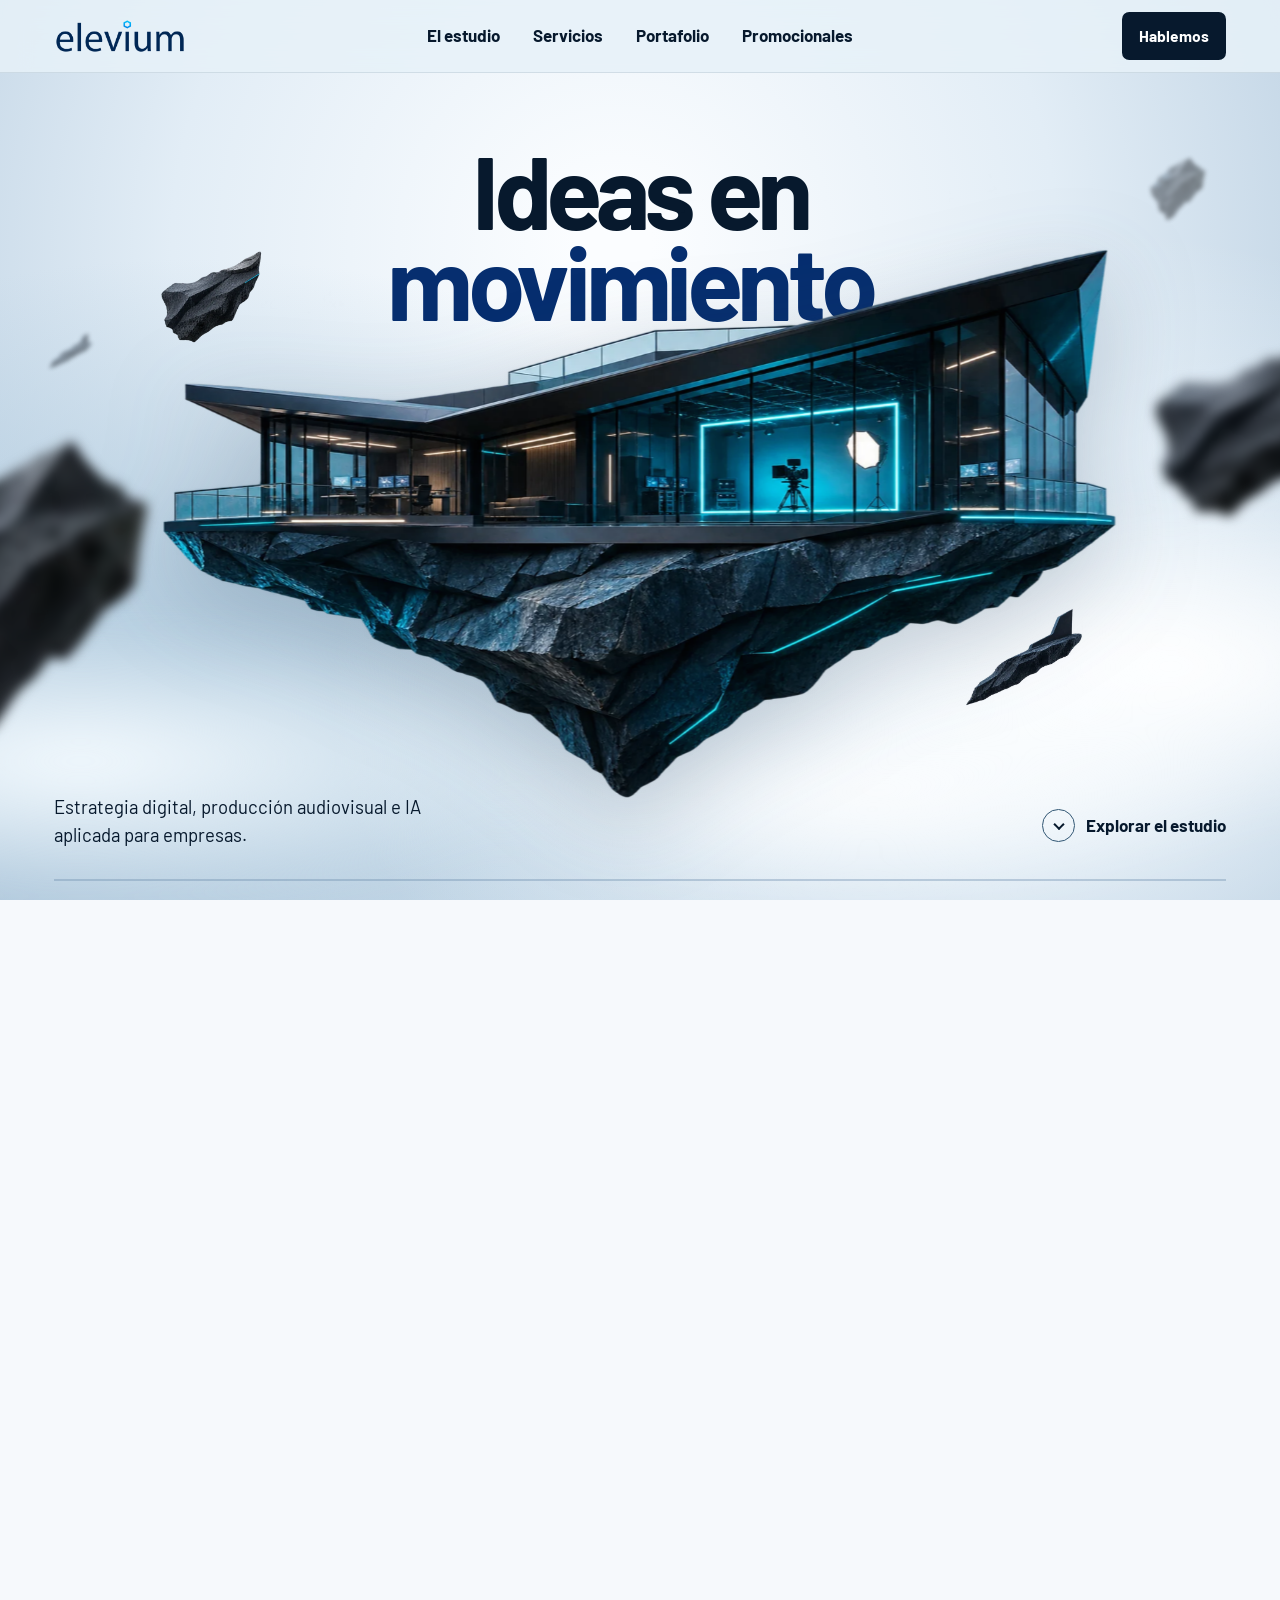
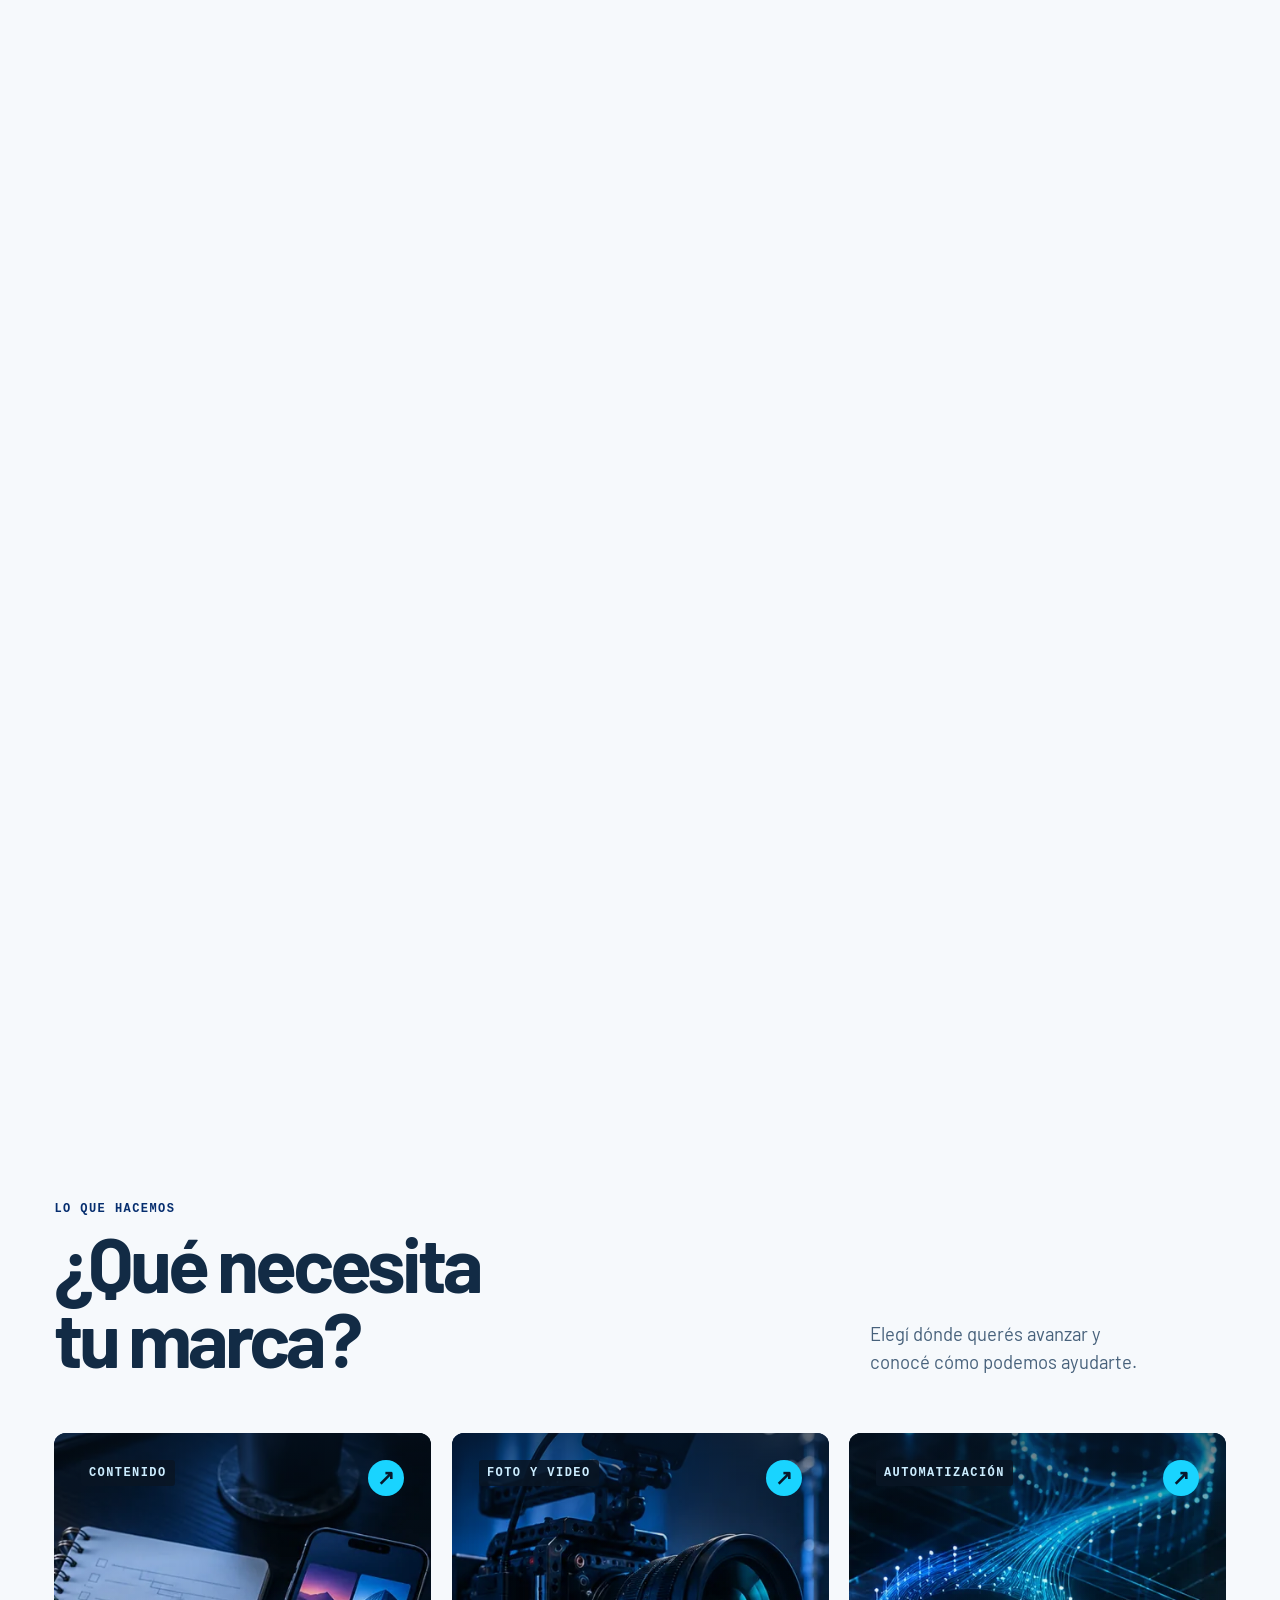
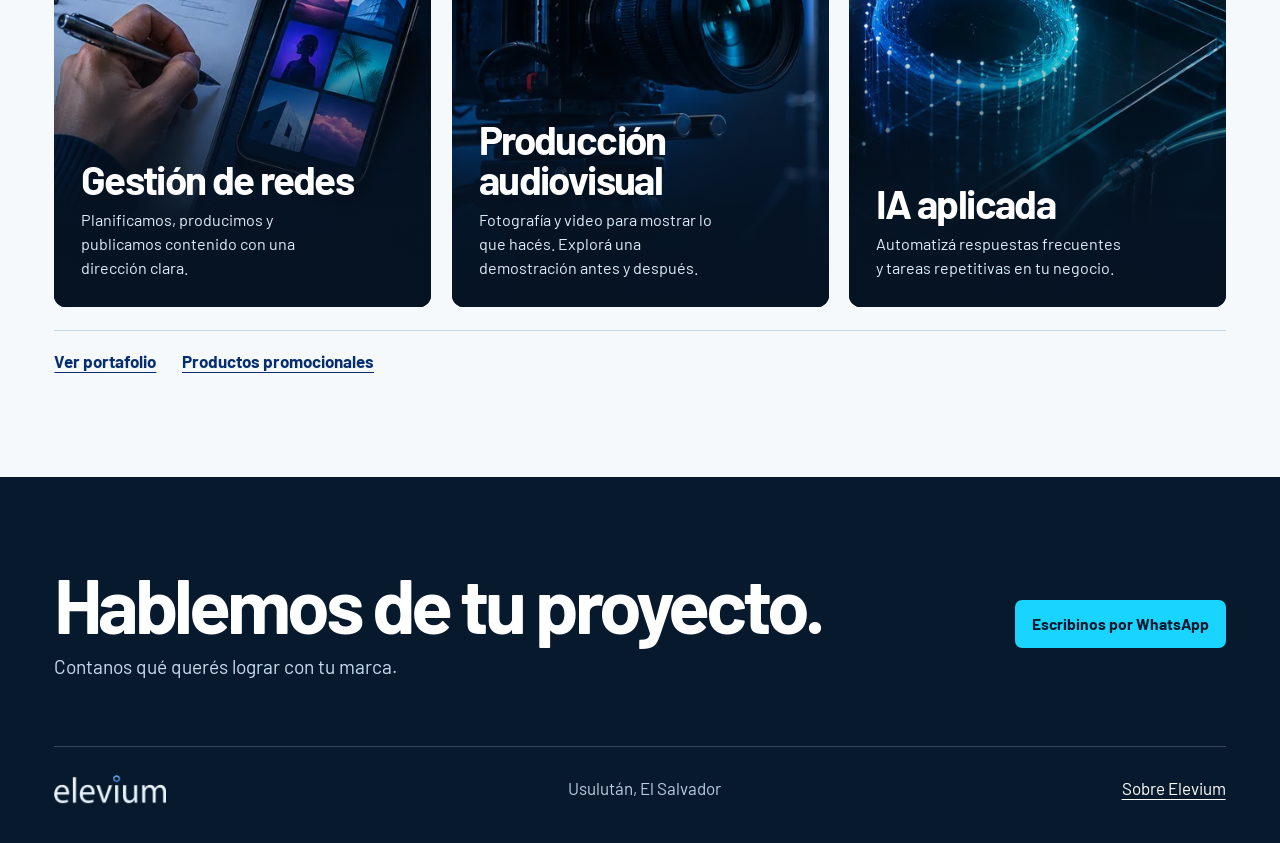
==== commit 95636fae: "Refine depth and parallax of Elevium hero fragments" ====
--- a/index.html
+++ b/index.html
@@ -130,37 +130,60 @@
 .flash{z-index:5;inset:0;background:radial-gradient(ellipse at 65% 50%,#d4f2ffe0,#4d9ed66b 38%,transparent 76%);opacity:var(--flash,0)}
 .fragments{inset:0;visibility:var(--fragments-visibility,visible)}
 .fragment{
-  position:absolute;z-index:var(--layer,5);width:var(--size);height:auto;
+  position:absolute;z-index:var(--layer);width:var(--size);height:auto;
   top:var(--top);left:var(--left);
   translate:calc(-50% + var(--pointer-x,0) * var(--parallax) + var(--departure,0) * var(--exit-x))
     calc(-50% + var(--pointer-y,0) * var(--parallax) * .72 + var(--departure,0) * var(--exit-y));
   scale:calc(1 + var(--departure,0) * var(--growth));
-  rotate:calc(var(--pointer-x,0) * 7deg + var(--departure,0) * var(--turn));
+  rotate:calc(var(--pointer-x,0) * var(--pointer-turn) + var(--departure,0) * var(--turn));
   opacity:calc(var(--fragment-opacity,1) * var(--clarity,1));
   animation:fragment-drift var(--duration) var(--delay) ease-in-out infinite alternate;
   animation-play-state:var(--fragments-animation,running);
 }
-.fragment-west{
-  --size:clamp(3.25rem,7.7vw,8.6rem);--top:31%;--left:10.5%;--parallax:55px;
-  --exit-x:-27vw;--exit-y:-14vh;--growth:.38;--turn:-21deg;--duration:7s;--delay:-2s;
-}
-.fragment-east{
-  --size:clamp(2.4rem,5vw,5.3rem);--top:29%;--left:90%;--parallax:29px;
-  --exit-x:19vw;--exit-y:-16vh;--growth:.25;--turn:17deg;--duration:8.4s;--delay:-4s;
-  --layer:2;--clarity:.66;filter:blur(.6px);
-}
-.fragment-near{
-  --size:clamp(5rem,11vw,12rem);--top:68%;--left:90%;--parallax:104px;
-  --exit-x:36vw;--exit-y:19vh;--growth:.68;--turn:24deg;--duration:6.5s;--delay:-1s;
-}
-.fragment-south{
-  --size:clamp(3.65rem,8vw,8.2rem);--top:71%;--left:3%;--parallax:78px;
-  --exit-x:-25vw;--exit-y:13vh;--growth:.54;--turn:-23deg;--duration:7.8s;--delay:-5s;
-  --clarity:.89;
+.fragment--far{
+  --layer:2;--pointer-x:var(--far-x,0);--pointer-y:var(--far-y,0);--departure:var(--depart-far,0);
+  --parallax:18px;--pointer-turn:3deg;--growth:.13;--clarity:.48;
+  --duration:14s;--bob:3%;--sway:2deg;
+  filter:blur(clamp(1px,.16vw,2px));
+}
+.fragment--middle{
+  --layer:3;--pointer-x:var(--middle-x,0);--pointer-y:var(--middle-y,0);--departure:var(--depart-middle,0);
+  --parallax:66px;--pointer-turn:7deg;--growth:.36;
+  --duration:8s;--bob:6%;--sway:4deg;
+}
+.fragment--near{
+  --layer:5;--pointer-x:var(--near-x,0);--pointer-y:var(--near-y,0);--departure:var(--depart-near,0);
+  --parallax:clamp(105px,12vw,180px);--pointer-turn:14deg;--growth:.76;
+  --duration:5.6s;--bob:10%;--sway:6deg;
+  filter:blur(clamp(3px,.45vw,8px));
+}
+.fragment--far-west{
+  --size:clamp(1.55rem,3.4vw,3.8rem);--top:39%;--left:5.5%;
+  --exit-x:-13vw;--exit-y:-5vh;--turn:-9deg;--delay:-9s;
+}
+.fragment--far-east{
+  --size:clamp(1.85rem,4.5vw,4.7rem);--top:21%;--left:92%;
+  --exit-x:15vw;--exit-y:-8vh;--turn:9deg;--delay:-3s;--facing:-1;
+}
+.fragment--middle-west{
+  --size:clamp(3.2rem,8vw,9rem);--top:33%;--left:16.5%;
+  --exit-x:-33vw;--exit-y:-17vh;--turn:-21deg;--delay:-1.5s;
+}
+.fragment--middle-east{
+  --size:clamp(3.8rem,9.3vw,10rem);--top:73%;--left:80%;
+  --exit-x:38vw;--exit-y:15vh;--turn:21deg;--delay:-6s;
+}
+.fragment--near-west{
+  --size:clamp(7.5rem,22vw,21rem);--top:66%;--left:1%;
+  --exit-x:-34vw;--exit-y:14vh;--turn:-24deg;--delay:-4s;
+}
+.fragment--near-east{
+  --size:clamp(6.7rem,18vw,17rem);--top:46%;--left:99%;
+  --exit-x:33vw;--exit-y:12vh;--turn:28deg;--delay:-.6s;--facing:-1;
 }
 @keyframes fragment-drift{
-  from{transform:translateY(-5%) rotate(-4deg)}
-  to{transform:translateY(7%) rotate(4deg)}
+  from{transform:translateY(calc(var(--bob) * -1)) rotate(calc(var(--sway) * -1)) scaleX(var(--facing,1))}
+  to{transform:translateY(var(--bob)) rotate(var(--sway)) scaleX(var(--facing,1))}
 }
 .motion .scene{position:absolute;inset:0;padding:0;background:none;min-height:0;pointer-events:none}
 .motion .scene-hero{z-index:auto;isolation:auto;overflow:visible}
@@ -238,9 +261,10 @@
   .motion .journey{height:calc(4.25 * var(--screen))}
   .motion .hero-meta{bottom:2.25rem}
   .model{width:min(125vw,87svh,47rem);top:52%;left:49%}
-  .fragment-east,.fragment-south{display:none}
-  .fragment-west{--size:clamp(2.15rem,12vw,4.8rem);--top:42%;--left:9%;--clarity:.84}
-  .fragment-near{--size:clamp(2.9rem,17vw,6rem);--top:66%;--left:94%;--clarity:.88}
+  .fragment--far-west,.fragment--middle-east,.fragment--near-west{display:none}
+  .fragment--far-east{--size:clamp(1.3rem,6.8vw,2.6rem);--top:34%;--left:87%}
+  .fragment--middle-west{--size:clamp(2.15rem,12vw,4.8rem);--top:42%;--left:11%}
+  .fragment--near-east{--size:clamp(4.6rem,24vw,8rem);--top:69%;--left:99%}
   .world img{object-position:64% 50%}
   .world::after{background:linear-gradient(180deg,#061526dc,#06152647 42%,#0615267a 63%,#061526ee)}
   .motion .scene-flight{padding-bottom:5rem}
@@ -309,10 +333,12 @@
       <img class="model" src="/assets/v2/studio/pabellon.webp" width="1450" height="967" alt="" fetchpriority="high">
       <div class="flash" aria-hidden="true"></div>
       <div class="fragments" aria-hidden="true">
-        <img class="fragment fragment-west" src="/assets/v2/studio/fragmento-basalto.webp" alt="" decoding="async">
-        <img class="fragment fragment-east" src="/assets/v2/studio/fragmento-obsidiana.webp" alt="" decoding="async">
-        <img class="fragment fragment-near" src="/assets/v2/studio/fragmento-aleta.webp" alt="" decoding="async">
-        <img class="fragment fragment-south" src="/assets/v2/studio/fragmento-obsidiana.webp" alt="" decoding="async">
+        <img class="fragment fragment--far fragment--far-west" src="/assets/v2/studio/fragmento-aleta.webp" width="400" height="333" alt="" decoding="async">
+        <img class="fragment fragment--far fragment--far-east" src="/assets/v2/studio/fragmento-obsidiana.webp" width="301" height="340" alt="" decoding="async">
+        <img class="fragment fragment--middle fragment--middle-west" src="/assets/v2/studio/fragmento-basalto.webp" width="370" height="340" alt="" decoding="async">
+        <img class="fragment fragment--middle fragment--middle-east" src="/assets/v2/studio/fragmento-aleta.webp" width="400" height="333" alt="" decoding="async">
+        <img class="fragment fragment--near fragment--near-west" src="/assets/v2/studio/fragmento-obsidiana.webp" width="301" height="340" alt="" decoding="async">
+        <img class="fragment fragment--near fragment--near-east" src="/assets/v2/studio/fragmento-basalto.webp" width="370" height="340" alt="" decoding="async">
       </div>
 
       <section class="scene scene-hero is-active" aria-labelledby="titulo">
@@ -443,7 +469,12 @@
 let activeScene = -1;
 let headerTone = "";
 let pointer = { x: 0, y: 0 };
-let drift = { x: 0, y: 0 };
+const pointerPlanes = {
+  far: { x: 0, y: 0, response: .05 },
+  middle: { x: 0, y: 0, response: .13 },
+  near: { x: 0, y: 0, response: .24 }
+};
+const drift = pointerPlanes.middle;
 const limit = (value) => Math.min(1, Math.max(0, value));
 const segment = (value, start, end) => limit((value - start) / (end - start));
 const ease = (value) => value * value * (3 - 2 * value);
@@ -478,17 +509,25 @@
   if (progress === null || !visible) progress = raw;
   else progress += (raw - progress) * .18;
   if (Math.abs(raw - progress) < .001) progress = raw;
-  drift.x += (pointer.x - drift.x) * .13;
-  drift.y += (pointer.y - drift.y) * .13;
 
   const p = progress;
+  const fragmentsVisible = p < .30;
+  let settling = false;
+  for (const [plane, offset] of Object.entries(pointerPlanes)) {
+    offset.x += (pointer.x - offset.x) * offset.response;
+    offset.y += (pointer.y - offset.y) * offset.response;
+    stage.style.setProperty(`--${plane}-x`, offset.x.toFixed(4));
+    stage.style.setProperty(`--${plane}-y`, offset.y.toFixed(4));
+    const planeVisible = plane === "middle" || fragmentsVisible;
+    settling ||= planeVisible && Math.abs(offset.x - pointer.x) + Math.abs(offset.y - pointer.y) > .007;
+  }
+
   const push = ease(segment(p, .025, .39));
   const world = ease(segment(p, .29, .46));
   const hero = 1 - ease(segment(p, .055, .17));
   const flight = range(p, .20, .30, .415, .485);
   const tour = range(p, .51, .58, .72, .79);
   const method = ease(segment(p, .79, .875));
-  const fragmentsVisible = p < .30;
   const variables = {
     "--progress": p,
     "--hero": hero,
@@ -505,9 +544,9 @@
     "--world-shade": .73 + method * .09,
     "--cloud-x": `${10 * drift.x - 42 * push}px`,
     "--flash": range(p, .205, .275, .29, .40) * .52,
-    "--pointer-x": drift.x.toFixed(4),
-    "--pointer-y": drift.y.toFixed(4),
-    "--departure": ease(segment(p, .025, .30)),
+    "--depart-far": ease(segment(p, .065, .30)),
+    "--depart-middle": ease(segment(p, .045, .25)),
+    "--depart-near": ease(segment(p, .025, .19)),
     "--fragment-opacity": 1 - ease(segment(p, .20, .30)),
     "--fragments-visibility": fragmentsVisible ? "visible" : "hidden",
     "--fragments-animation": fragmentsVisible && visible ? "running" : "paused",
@@ -521,7 +560,6 @@
   for (const [key, value] of Object.entries(variables)) stage.style.setProperty(key, value);
   makeActive(p < .18 ? 0 : p < .495 ? 1 : p < .785 ? 2 : 3);
 
-  const settling = Math.abs(drift.x - pointer.x) + Math.abs(drift.y - pointer.y) > .007;
   if (visible && (p !== raw || settling)) requestDraw();
 }
 
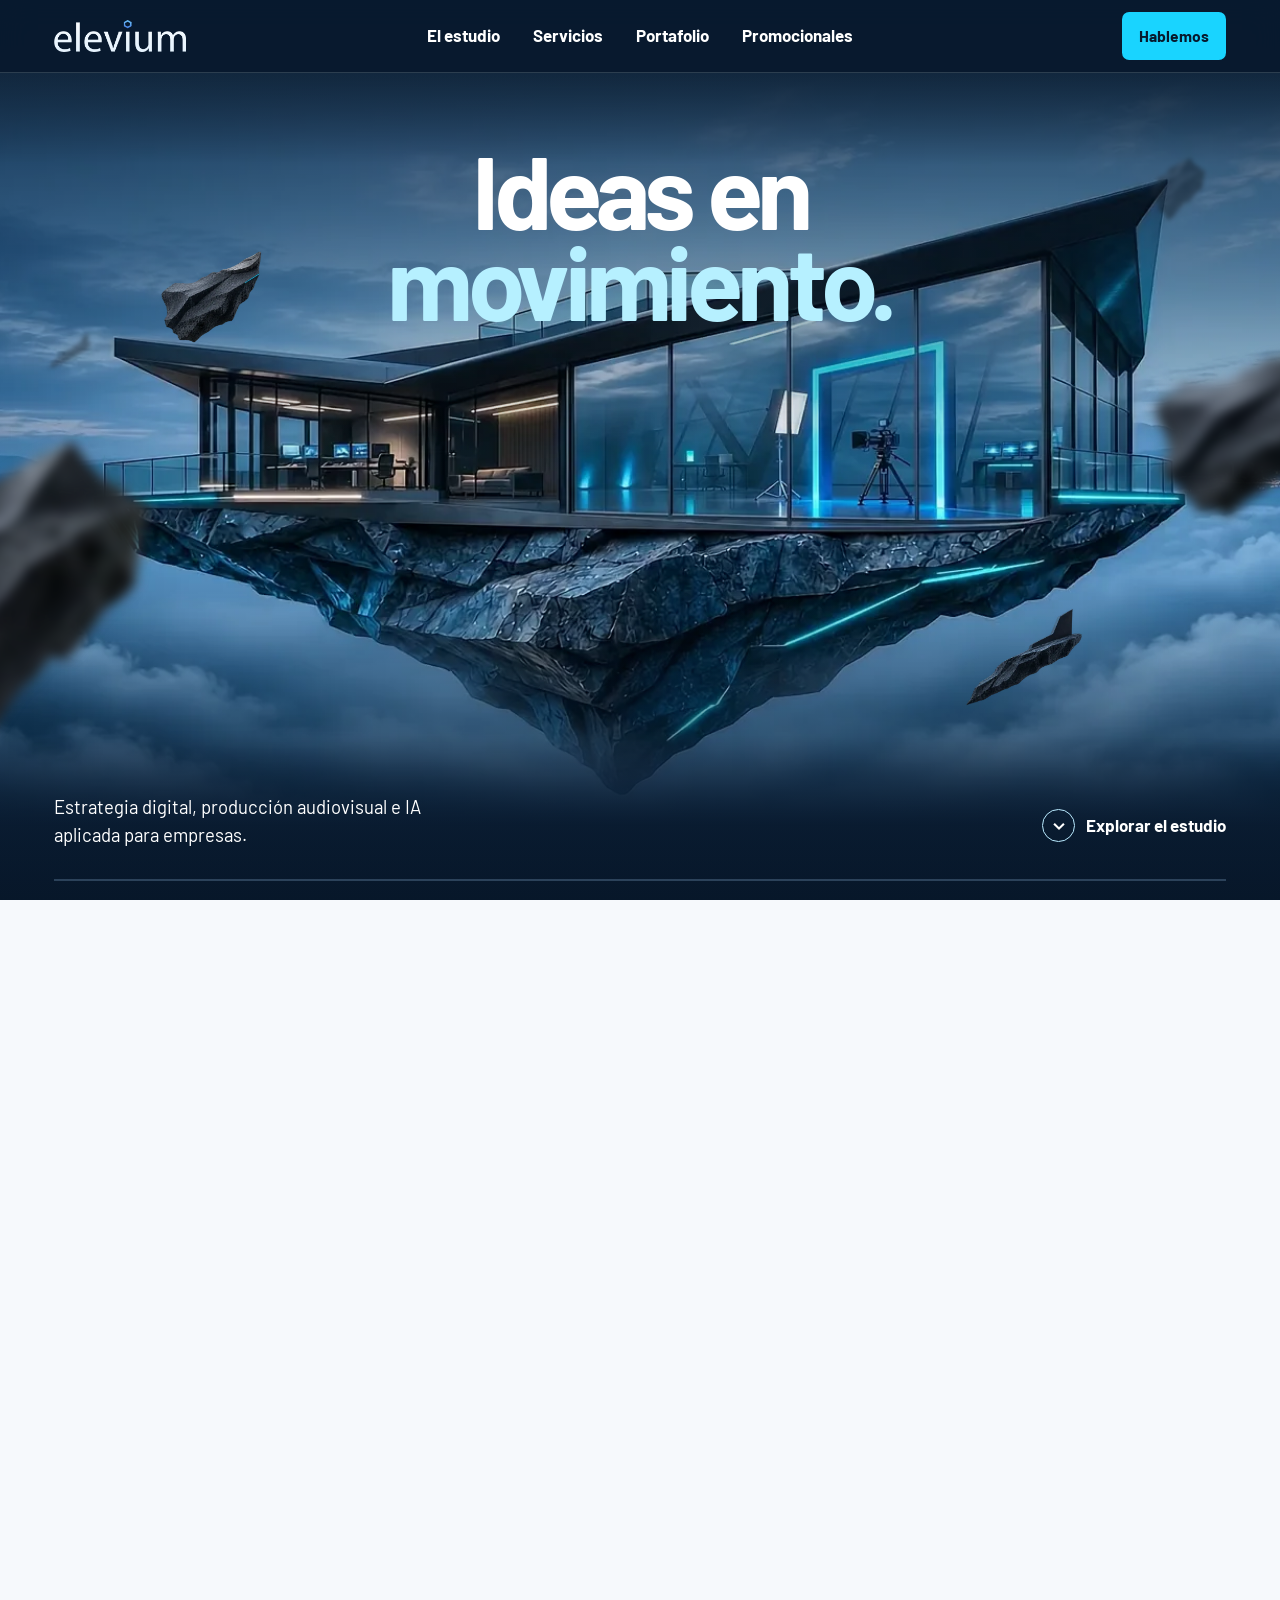
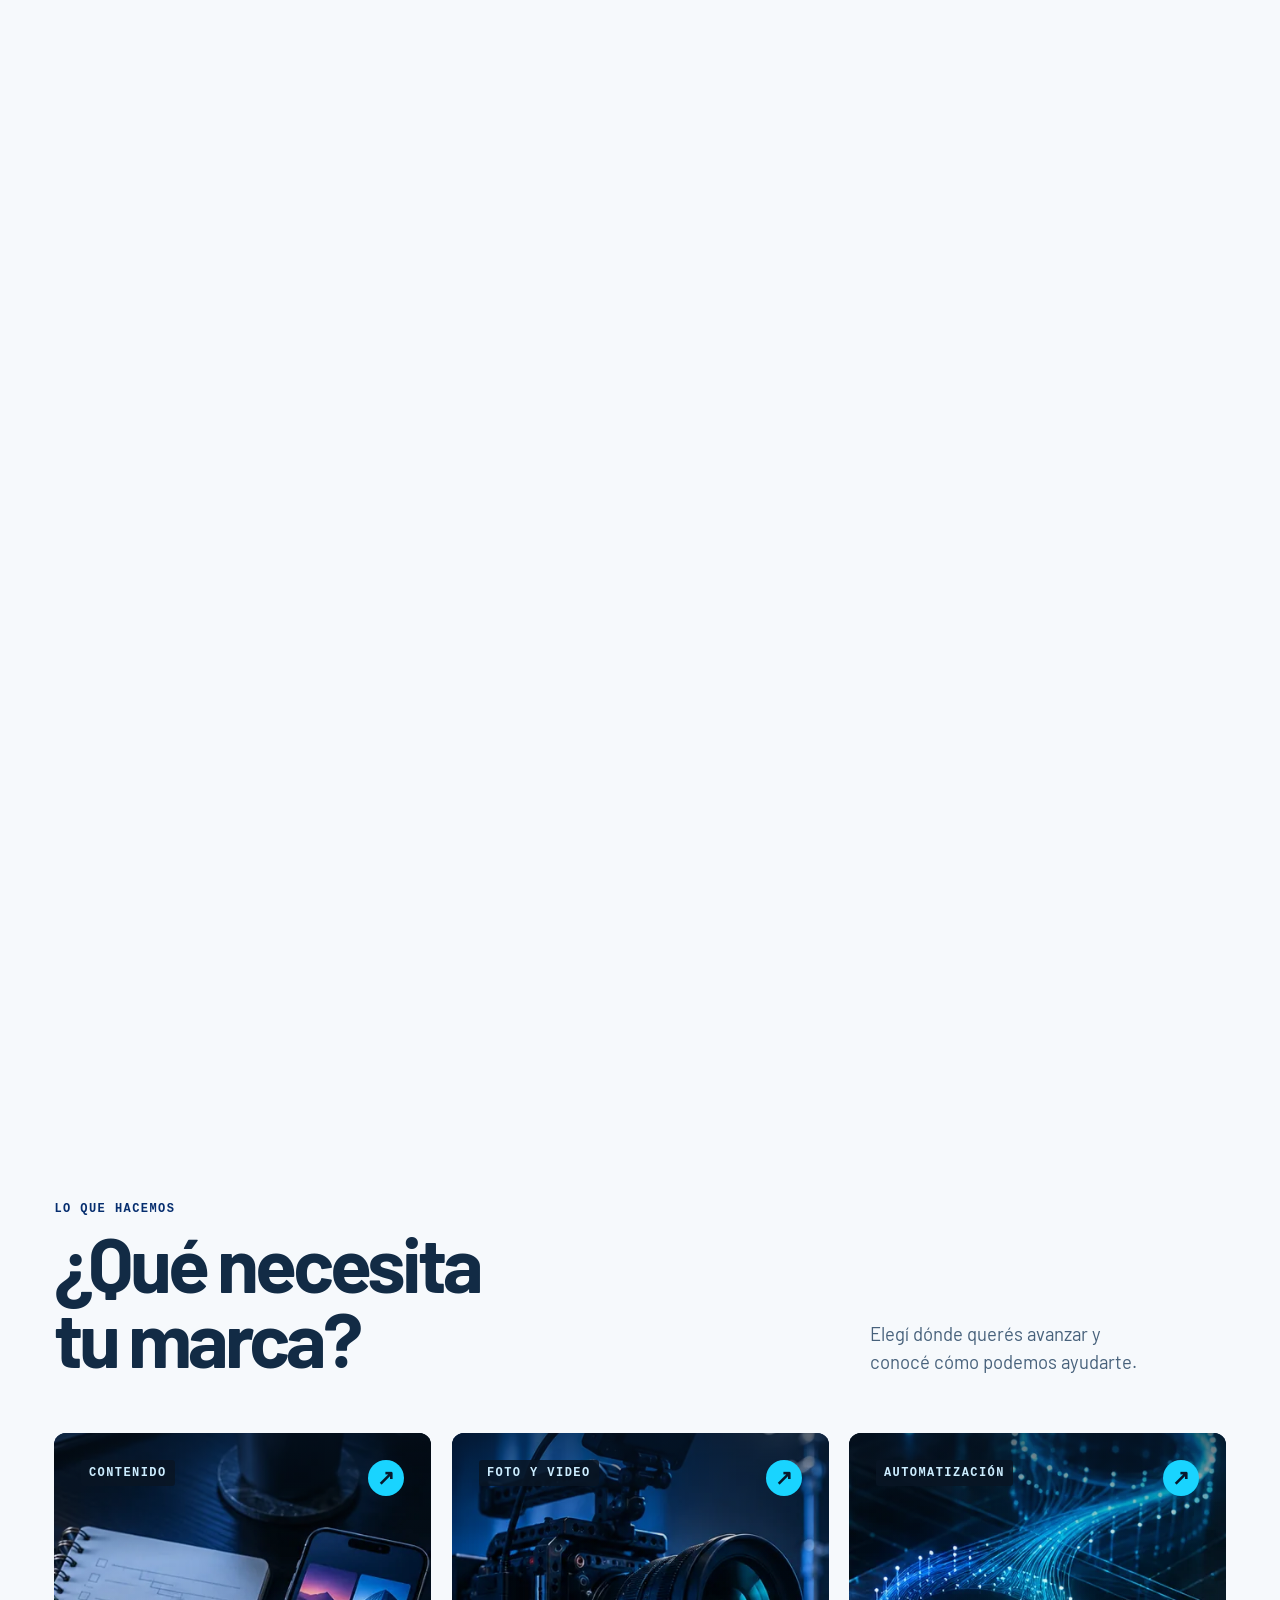
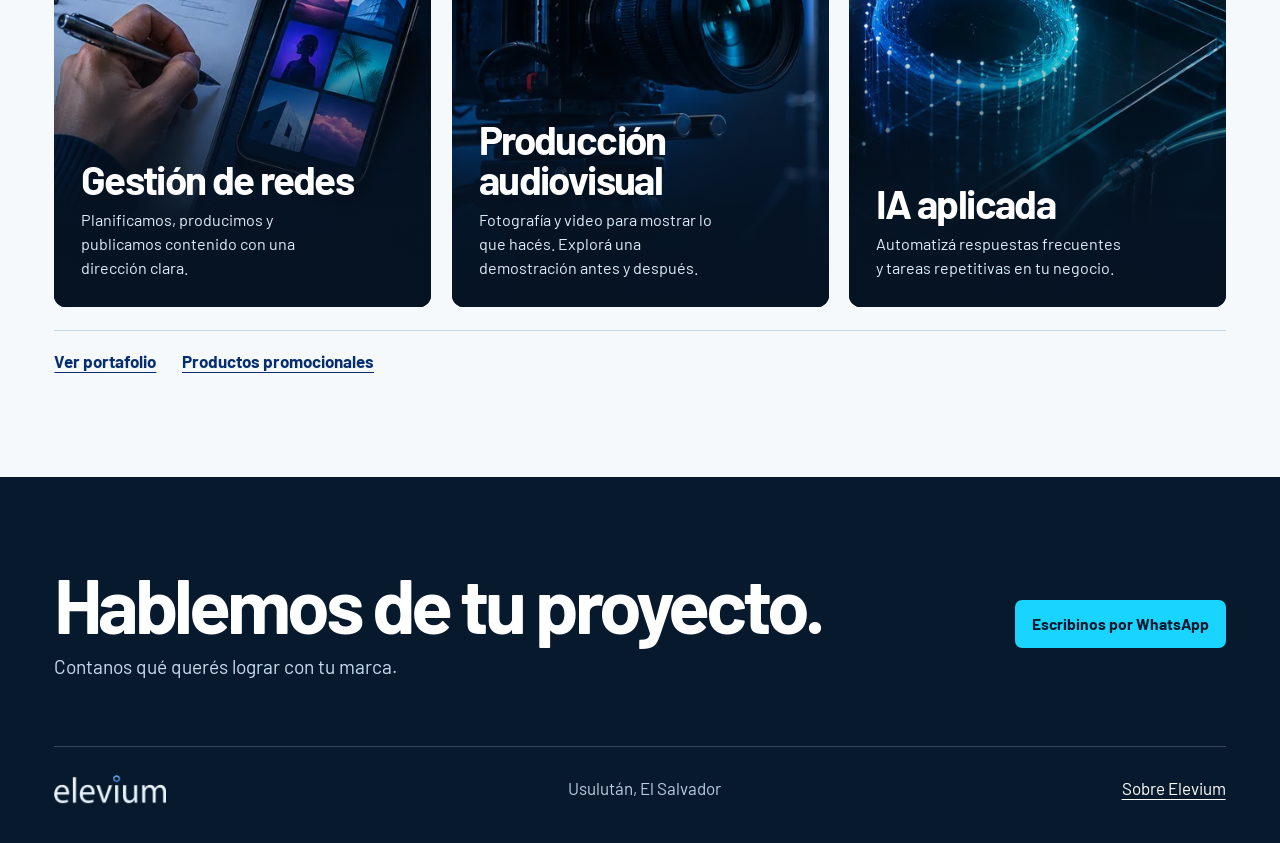
==== commit b5933f43: "Integrate Elevium studio film with scroll" ====
--- a/index.html
+++ b/index.html
@@ -4,10 +4,10 @@
 <meta charset="utf-8">
 <meta name="viewport" content="width=device-width, initial-scale=1">
 <meta name="description" content="Entrá al estudio creativo de Elevium. Estrategia digital, producción audiovisual e inteligencia artificial aplicada desde El Salvador.">
-<meta name="theme-color" content="#e1edf6">
+<meta name="theme-color" content="#102641">
 <title>Elevium — Ideas en movimiento</title>
 <link rel="preload" href="/assets/v2/barlow-regular.woff2" as="font" type="font/woff2" crossorigin>
-<link rel="preload" href="/assets/v2/studio/pabellon.webp" as="image">
+<link rel="preload" href="/assets/v2/studio/recorrido-inicio.webp" as="image">
 <style>
 @font-face{font-family:Barlow;src:url("/assets/v2/barlow-regular.woff2") format("woff2");font-style:normal;font-weight:400;font-display:swap}
 @font-face{font-family:Barlow;src:url("/assets/v2/barlow-bold.woff2") format("woff2");font-style:normal;font-weight:700;font-display:swap}
@@ -52,13 +52,13 @@
 .scene{position:relative}
 .journey{position:relative}
 .stage{background:#0a1e3a}
-.sky,.model,.world,.flash,.fragments,.meter,.waypoints{display:none}
+.film,.fragments,.meter,.waypoints{display:none}
 .scene-hero{min-height:max(39rem,var(--screen));color:var(--navy);background:radial-gradient(ellipse at 57% 50%,#f7fbff 12%,#dceaf5 61%,#b6cede 100%);isolation:isolate;overflow:hidden}
 .hero-title{position:relative;z-index:3;padding-top:clamp(7rem,16svh,12rem);text-align:center}
 .hero-title h1{font-size:clamp(3.6rem,8.05vw,8.9rem);line-height:.88}
 .hero-title h1 span{display:block}
 .hero-title h1 .hero-accent{color:var(--brand)}
-.static-model{position:relative;z-index:4;max-width:min(82vw,69rem);margin:-3rem auto 0}
+.static-model{position:relative;z-index:4;max-width:min(82vw,69rem);margin:1.5rem auto 1.2rem;border-radius:.7rem}
 .hero-meta{position:relative;z-index:7;display:flex;align-items:end;justify-content:space-between;gap:1rem;padding-bottom:2rem}
 .hero-meta p{max-width:25rem;font-size:clamp(1.02rem,1.45vw,1.25rem);text-wrap:pretty}
 .scroll-cue{display:inline-flex;align-items:center;gap:.65rem;min-height:2.8rem;font-weight:700;text-decoration:none;flex-shrink:0}
@@ -67,7 +67,7 @@
 .scroll-cue:hover i{background:var(--cyan);border-color:var(--cyan)}
 .scene-flight,.scene-interior,.scene-method{color:white;padding:clamp(5rem,10svh,8rem) 0}
 .scene-flight{background:var(--navy)}
-.scene-interior{background:linear-gradient(90deg,#07192df5,#07192d61),url("/assets/v2/studio/interior.webp") center/cover}
+.scene-interior{background:linear-gradient(90deg,#07192df5,#07192d61),url("/assets/v2/studio/recorrido-interior.webp") center/cover}
 .scene-method{background:#061528}
 .flight-copy{text-align:center;max-width:55rem}
 .flight-copy .kicker{margin-inline:auto;color:var(--cyan)}
@@ -106,28 +106,34 @@
 .phase[open] summary::after{content:"−"}
 .phase p{margin-top:.5rem;color:#d0e4f4;font-size:.98rem;max-width:42ch}
 .motion .journey{height:calc(4.8 * var(--screen))}
-.motion .stage{position:sticky;top:0;height:var(--screen);overflow:hidden;isolation:isolate}
+.motion .stage{position:sticky;top:0;height:var(--screen);overflow:hidden;isolation:isolate;background:linear-gradient(180deg,#214261,#345575 39%,#1a395a 67%,#0c203a)}
 .motion .waypoints{display:block;position:absolute;inset:0;pointer-events:none}
 .waypoints span{position:absolute;left:0}
 .waypoints #entrada{top:calc((100% - var(--screen)) * .35)}
 .waypoints #dentro{top:calc((100% - var(--screen)) * .61)}
 .waypoints #como-trabajamos{top:calc((100% - var(--screen)) * .90)}
-.motion .sky,.motion .world,.motion .model,.motion .flash,.motion .fragments,.motion .meter{display:block;position:absolute;pointer-events:none}
-.sky{
-  z-index:0;inset:0;background:
-  radial-gradient(ellipse at 80% 77%,#f3faff 0%,transparent 48%),
-  radial-gradient(ellipse at 15% 76%,#b2ccdf 0%,transparent 44%),
-  radial-gradient(ellipse at 48% 27%,#fbfdff 4%,#e2edf6 47%,#adc5da 100%);
-}
-.sky::after{content:"";position:absolute;inset:48% -6% -10%;background:radial-gradient(ellipse 28% 19% at 66% 65%,#fffd,transparent),radial-gradient(ellipse 36% 25% at 11% 59%,#f5fbff,transparent),radial-gradient(ellipse 32% 30% at 87% 42%,#fff,transparent);filter:blur(25px);transform:translateX(var(--cloud-x,0px));animation:sky-drift 19s ease-in-out infinite alternate}
-@keyframes sky-drift{to{translate:2.4% -2%}}
-.world{z-index:2;inset:0;opacity:var(--world,0);overflow:hidden}
-.world img{width:100%;height:100%;object-fit:cover;object-position:62% 50%;transform:scale(var(--world-zoom,1.1));transform-origin:68% 53%}
-.threshold{z-index:1;opacity:var(--threshold,0)}
-.threshold img{transform:scale(var(--threshold-zoom,1));transform-origin:67% 58%}
-.world::after{content:"";position:absolute;inset:0;background:linear-gradient(90deg,#061526ee 2%,#06152688 43%,#04111d08 76%),linear-gradient(0deg,#061528d4,transparent 25%,transparent 76%,#06152846);opacity:var(--world-shade,.82)}
-.model{z-index:4;top:57%;left:50%;width:min(86vw,113svh,82rem);height:auto;max-width:none;transform-origin:69% 41%;transform:translate3d(calc(-50% + var(--move-x,0vw)) ,calc(-50% + var(--move-y,0vh)),0) scale(var(--zoom,1));opacity:var(--model,1);filter:drop-shadow(0 1.6rem 2.8rem #27446140);will-change:transform,opacity}
-.flash{z-index:5;inset:0;background:radial-gradient(ellipse at 65% 50%,#d4f2ffe0,#4d9ed66b 38%,transparent 76%);opacity:var(--flash,0)}
+.motion .film,.motion .fragments,.motion .meter{display:block;position:absolute;pointer-events:none}
+.film{
+  --extra-width:max(0px,calc(var(--screen) * 16 / 9 - 100vw));
+  --feather:calc(12% * (1 - var(--film-fill,0)));
+  z-index:1;top:50%;left:50%;
+  width:calc(100vw + var(--extra-width) * (.18 + .82 * var(--film-fill,0)));
+  aspect-ratio:16/9;translate:-50% -50%;
+  mask-image:linear-gradient(180deg,transparent,#000 var(--feather),#000 calc(100% - var(--feather)),transparent);
+}
+.film :is(img,video){position:absolute;inset:0;width:100%;height:100%;object-fit:cover}
+.film-end{opacity:var(--film-fallback,0)}
+.film video{opacity:0}
+.film-ready .film video{opacity:1}
+.motion .stage::before,.motion .stage::after{content:"";position:absolute;inset:0;z-index:2;pointer-events:none}
+.motion .stage::before{
+  background:linear-gradient(90deg,#061526e8,#06152680 44%,#04111d12 83%),linear-gradient(0deg,#061528a8,transparent 28%);
+  opacity:var(--film-shade,0);
+}
+.motion .stage::after{
+  background:linear-gradient(180deg,#061526a8 5%,#06152657 32%,transparent 53%,transparent 64%,#061526d1 100%);
+  opacity:var(--hero,1);
+}
 .fragments{inset:0;visibility:var(--fragments-visibility,visible)}
 .fragment{
   position:absolute;z-index:var(--layer);width:var(--size);height:auto;
@@ -186,13 +192,16 @@
   to{transform:translateY(var(--bob)) rotate(var(--sway)) scaleX(var(--facing,1))}
 }
 .motion .scene{position:absolute;inset:0;padding:0;background:none;min-height:0;pointer-events:none}
-.motion .scene-hero{z-index:auto;isolation:auto;overflow:visible}
+.motion .scene-hero{z-index:auto;isolation:auto;overflow:visible;color:white}
 .motion .scene:not(.scene-hero){z-index:6;display:grid;align-items:center}
 .motion .scene.is-active :is(a,button,summary){pointer-events:auto}
 .motion .scene:not(.is-active){visibility:hidden}
 .motion .scene-hero .static-model{display:none}
 .motion .hero-title{opacity:var(--hero,1);transform:translateY(var(--hero-rise,0px));filter:blur(var(--hero-blur,0px))}
+.motion .hero-title .hero-accent{color:#b6f0ff}
 .motion .hero-meta{position:absolute;inset:auto var(--gutter) 3.25rem;width:auto;max-width:91rem;margin-inline:auto;padding:0;opacity:var(--hero,1)}
+.motion .scroll-cue i{border-color:#b9eaff}
+.motion .scroll-cue:hover i{color:var(--navy)}
 .motion .scene-flight{opacity:var(--vision,0);transform:translateY(var(--vision-rise,0px));filter:blur(var(--vision-blur,0px))}
 .motion .scene-interior{opacity:var(--tour,0)}
 .motion .scene-method{opacity:var(--method,0);background:linear-gradient(90deg,#061528d8,#06152888)}
@@ -237,7 +246,6 @@
 @media (max-width:56rem){
   .nav-desktop{gap:.8rem}
   .nav-desktop a{font-size:.95rem}
-  .model{top:55%}
   .motion .tour-content{padding-top:1rem}
   .motion .hot-panel{width:min(35vw,29rem)}
 }
@@ -254,19 +262,22 @@
   .scene-hero{min-height:max(35rem,var(--screen))}
   .hero-title{padding-top:clamp(5.9rem,15svh,8.5rem)}
   .hero-title h1{font-size:clamp(3.2rem,12.8vw,6rem);line-height:.91}
-  .static-model{width:100%;max-width:35rem;margin:-1rem auto 0}
+  .static-model{width:calc(100% - 2 * var(--gutter));max-width:35rem;margin:1.2rem auto .9rem}
   .hero-meta{display:grid;gap:.5rem}
   .hero-meta p{max-width:27ch}
   .scroll-cue{justify-self:start}
   .motion .journey{height:calc(4.25 * var(--screen))}
   .motion .hero-meta{bottom:2.25rem}
-  .model{width:min(125vw,87svh,47rem);top:52%;left:49%}
+  .motion .stage{background:linear-gradient(180deg,#214c75 14%,#284e73 41%,#1a395a 67%,#0c203a)}
+  .film{
+    width:calc(100vw + var(--extra-width) * var(--film-fill,0));
+    left:calc(50% - var(--extra-width) * var(--film-fill,0) * .26);
+  }
   .fragment--far-west,.fragment--middle-east,.fragment--near-west{display:none}
   .fragment--far-east{--size:clamp(1.3rem,6.8vw,2.6rem);--top:34%;--left:87%}
   .fragment--middle-west{--size:clamp(2.15rem,12vw,4.8rem);--top:42%;--left:11%}
   .fragment--near-east{--size:clamp(4.6rem,24vw,8rem);--top:69%;--left:99%}
-  .world img{object-position:64% 50%}
-  .world::after{background:linear-gradient(180deg,#061526dc,#06152647 42%,#0615267a 63%,#061526ee)}
+  .motion .stage::before{background:linear-gradient(180deg,#061526dd,#06152657 42%,#0615268c 65%,#061526ee)}
   .motion .scene-flight{padding-bottom:5rem}
   .motion .tour-content{min-height:0;padding-block:3rem .5rem;align-self:center;gap:.75rem}
   .tour-intro h2,.method-intro h2{font-size:clamp(2.35rem,8.9vw,4rem);margin-block:.4rem .5rem}
@@ -295,7 +306,6 @@
   .motion .method-layout{gap:.65rem}
   .hot-panel{min-height:4.4rem}
   .hero-title{padding-top:5.5rem}
-  .model{top:51%}
 }
 @media (prefers-reduced-motion:reduce){
   html{scroll-behavior:auto}
@@ -327,11 +337,11 @@
   <section class="journey" aria-label="Recorrido por el estudio Elevium">
     <div class="waypoints" aria-hidden="true"><span id="entrada"></span><span id="dentro"></span><span id="como-trabajamos"></span></div>
     <div class="stage">
-      <div class="sky" aria-hidden="true"></div>
-      <div class="world threshold" aria-hidden="true"><img src="/assets/v2/studio/acceso.webp" width="1400" height="788" alt="" decoding="async"></div>
-      <div class="world" aria-hidden="true"><img src="/assets/v2/studio/interior.webp" width="1520" height="855" alt="" decoding="async"></div>
-      <img class="model" src="/assets/v2/studio/pabellon.webp" width="1450" height="967" alt="" fetchpriority="high">
-      <div class="flash" aria-hidden="true"></div>
+      <div class="film" aria-hidden="true">
+        <img src="/assets/v2/studio/recorrido-inicio.webp" width="1280" height="720" alt="" fetchpriority="high">
+        <img class="film-end" src="/assets/v2/studio/recorrido-interior.webp" width="1280" height="720" alt="" decoding="async" fetchpriority="low">
+        <video data-src="/assets/v2/studio/recorrido.mp4" preload="auto" muted playsinline disablepictureinpicture></video>
+      </div>
       <div class="fragments" aria-hidden="true">
         <img class="fragment fragment--far fragment--far-west" src="/assets/v2/studio/fragmento-aleta.webp" width="400" height="333" alt="" decoding="async">
         <img class="fragment fragment--far fragment--far-east" src="/assets/v2/studio/fragmento-obsidiana.webp" width="301" height="340" alt="" decoding="async">
@@ -345,7 +355,7 @@
         <div class="hero-title inner">
           <h1 id="titulo"><span>Ideas en</span> <span class="hero-accent">movimiento.</span></h1>
         </div>
-        <img class="static-model" src="/assets/v2/studio/pabellon.webp" width="1450" height="967" alt="Pabellón conceptual de Elevium suspendido en el aire" fetchpriority="high">
+        <img class="static-model" src="/assets/v2/studio/recorrido-inicio.webp" width="1280" height="720" alt="Pabellón conceptual de Elevium suspendido sobre las nubes" fetchpriority="high">
         <div class="hero-meta inner">
           <p>Estrategia digital, producción audiovisual e IA aplicada para empresas.</p>
           <a class="scroll-cue" href="#transicion" data-jump><i aria-hidden="true"></i>Explorar el estudio</a>
@@ -447,6 +457,8 @@
 const page = document.body;
 const journey = document.querySelector(".journey");
 const stage = document.querySelector(".stage");
+const film = stage.querySelector("video");
+const filmFrameRate = 24;
 const services = document.querySelector("#servicios");
 const transition = document.querySelector(".scene-flight");
 const mast = document.querySelector(".mast");
@@ -474,7 +486,6 @@
   middle: { x: 0, y: 0, response: .13 },
   near: { x: 0, y: 0, response: .24 }
 };
-const drift = pointerPlanes.middle;
 const limit = (value) => Math.min(1, Math.max(0, value));
 const segment = (value, start, end) => limit((value - start) / (end - start));
 const ease = (value) => value * value * (3 - 2 * value);
@@ -493,13 +504,20 @@
   });
 }
 
+function setFilmProgress(value) {
+  if (film.seeking || film.error || !Number.isFinite(film.duration)) return;
+  const lastFrame = Math.max(0, Math.round(film.duration * filmFrameRate) - 1);
+  const time = Math.round(value * lastFrame) / filmFrameRate;
+  if (Math.abs(film.currentTime - time) >= .5 / filmFrameRate) film.currentTime = time;
+}
+
 function drawScene() {
   scheduled = false;
   const bounds = journey.getBoundingClientRect();
   const stageHeight = stage.clientHeight;
   const raw = isAnimated ? limit(-bounds.top / Math.max(1, bounds.height - stageHeight)) : 0;
   const visible = bounds.top <= stageHeight && bounds.bottom > 0;
-  const tone = (isAnimated ? raw >= .16 : transition.getBoundingClientRect().top < mast.clientHeight) &&
+  const tone = (isAnimated || transition.getBoundingClientRect().top < mast.clientHeight) &&
     services.getBoundingClientRect().top > mast.clientHeight ? "dark" : "light";
   if (tone !== headerTone) {
     mast.dataset.tone = headerTone = tone;
@@ -511,6 +529,7 @@
   if (Math.abs(raw - progress) < .001) progress = raw;
 
   const p = progress;
+  if (visible) setFilmProgress(segment(p, .025, .485));
   const fragmentsVisible = p < .30;
   let settling = false;
   for (const [plane, offset] of Object.entries(pointerPlanes)) {
@@ -518,12 +537,9 @@
     offset.y += (pointer.y - offset.y) * offset.response;
     stage.style.setProperty(`--${plane}-x`, offset.x.toFixed(4));
     stage.style.setProperty(`--${plane}-y`, offset.y.toFixed(4));
-    const planeVisible = plane === "middle" || fragmentsVisible;
-    settling ||= planeVisible && Math.abs(offset.x - pointer.x) + Math.abs(offset.y - pointer.y) > .007;
+    settling ||= fragmentsVisible && Math.abs(offset.x - pointer.x) + Math.abs(offset.y - pointer.y) > .007;
   }
 
-  const push = ease(segment(p, .025, .39));
-  const world = ease(segment(p, .29, .46));
   const hero = 1 - ease(segment(p, .055, .17));
   const flight = range(p, .20, .30, .415, .485);
   const tour = range(p, .51, .58, .72, .79);
@@ -533,17 +549,9 @@
     "--hero": hero,
     "--hero-rise": `${-32 * (1 - hero)}px`,
     "--hero-blur": `${8 * (1 - hero)}px`,
-    "--zoom": 1 + 2.85 * push,
-    "--move-x": `${(small.matches ? -11 : -20) * push - 1.25 * drift.x}vw`,
-    "--move-y": `${(small.matches ? 1 : 3) * push - .9 * drift.y}vh`,
-    "--model": 1 - ease(segment(p, .21, .36)),
-    "--threshold": ease(segment(p, .17, .31)),
-    "--threshold-zoom": 1.025 + .31 * ease(segment(p, .18, .47)),
-    "--world": world,
-    "--world-zoom": 1.125 - .125 * ease(segment(p, .32, .65)),
-    "--world-shade": .73 + method * .09,
-    "--cloud-x": `${10 * drift.x - 42 * push}px`,
-    "--flash": range(p, .205, .275, .29, .40) * .52,
+    "--film-fill": ease(segment(p, .055, .36)),
+    "--film-fallback": ease(segment(p, .17, .44)),
+    "--film-shade": .83 * ease(segment(p, .12, .55)),
     "--depart-far": ease(segment(p, .065, .30)),
     "--depart-middle": ease(segment(p, .045, .25)),
     "--depart-near": ease(segment(p, .025, .19)),
@@ -572,6 +580,7 @@
 function syncMotion() {
   isAnimated = !motionPreference.matches && (innerHeight >= (small.matches ? 605 : 540));
   page.classList.toggle("motion", isAnimated);
+  if (isAnimated && !film.hasAttribute("src")) film.src = film.dataset.src;
   progress = null;
   if (!isAnimated) makeActive(-1);
   document.querySelectorAll("[data-jump]").forEach((a) => {
@@ -589,6 +598,14 @@
 addEventListener("scroll", requestDraw, { passive: true });
 addEventListener("resize", syncMotion, { passive: true });
 motionPreference.addEventListener("change", syncMotion);
+film.addEventListener("loadedmetadata", requestDraw);
+for (const event of ["loadeddata", "seeked"]) {
+  film.addEventListener(event, () => {
+    if (film.readyState >= 2 && !film.seeking) stage.classList.add("film-ready");
+    requestDraw();
+  });
+}
+film.addEventListener("error", () => stage.classList.remove("film-ready"));
 addEventListener("pointermove", (event) => {
   if (!isAnimated || !pointerPreference.matches || event.pointerType === "touch") return;
   pointer = { x: event.clientX / innerWidth - .5, y: event.clientY / innerHeight - .5 };
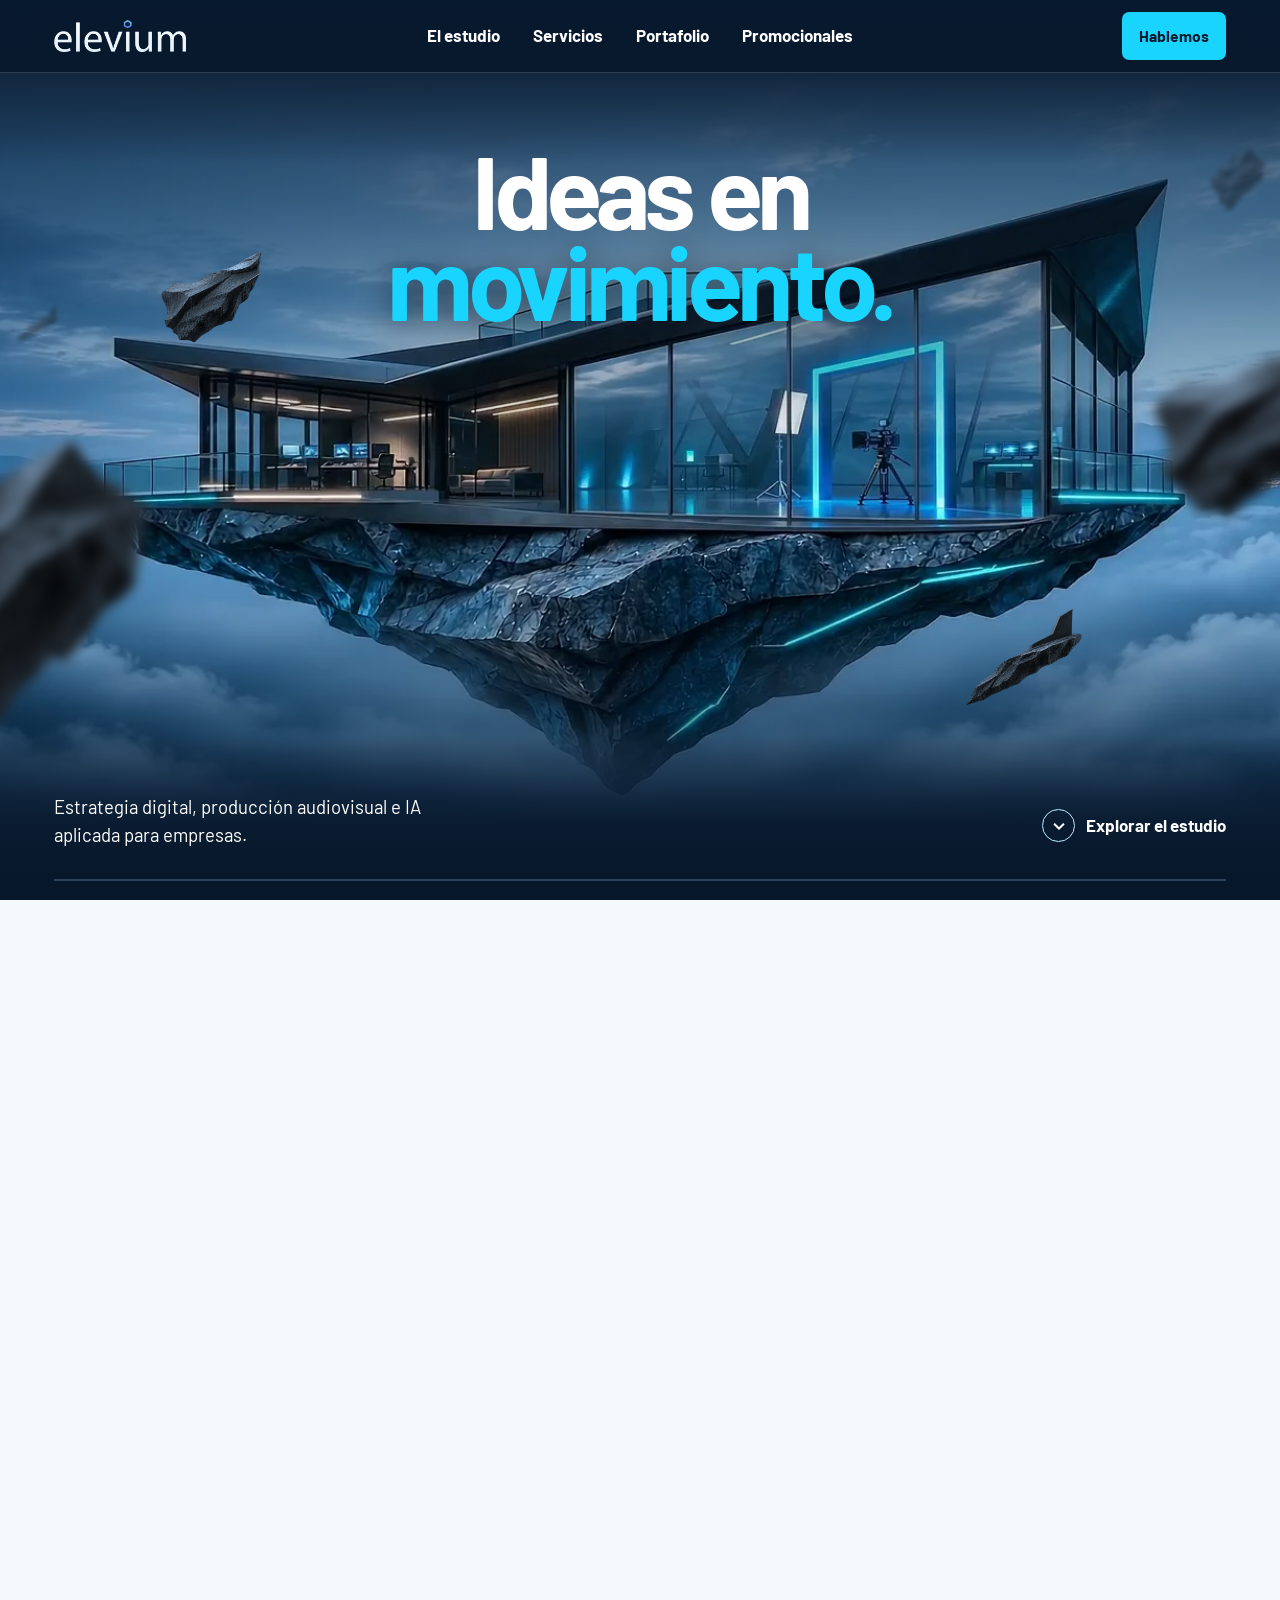
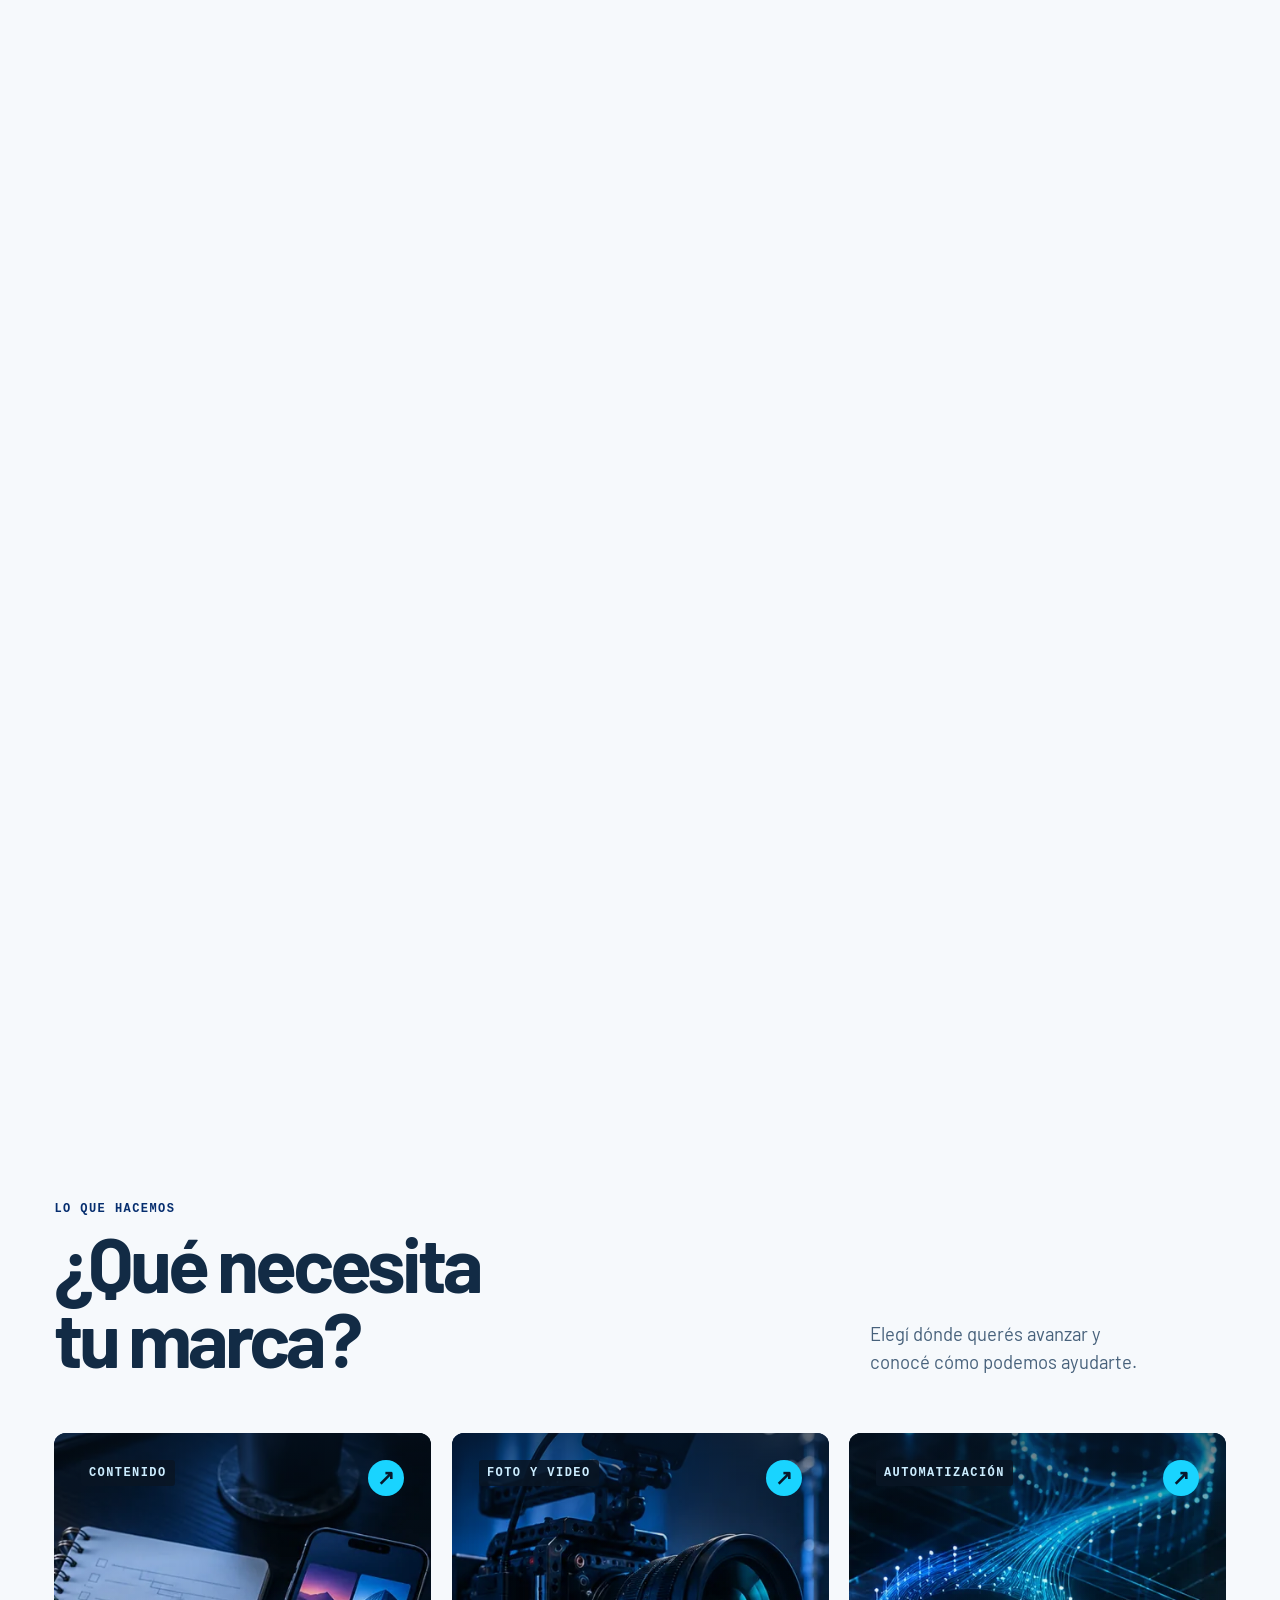
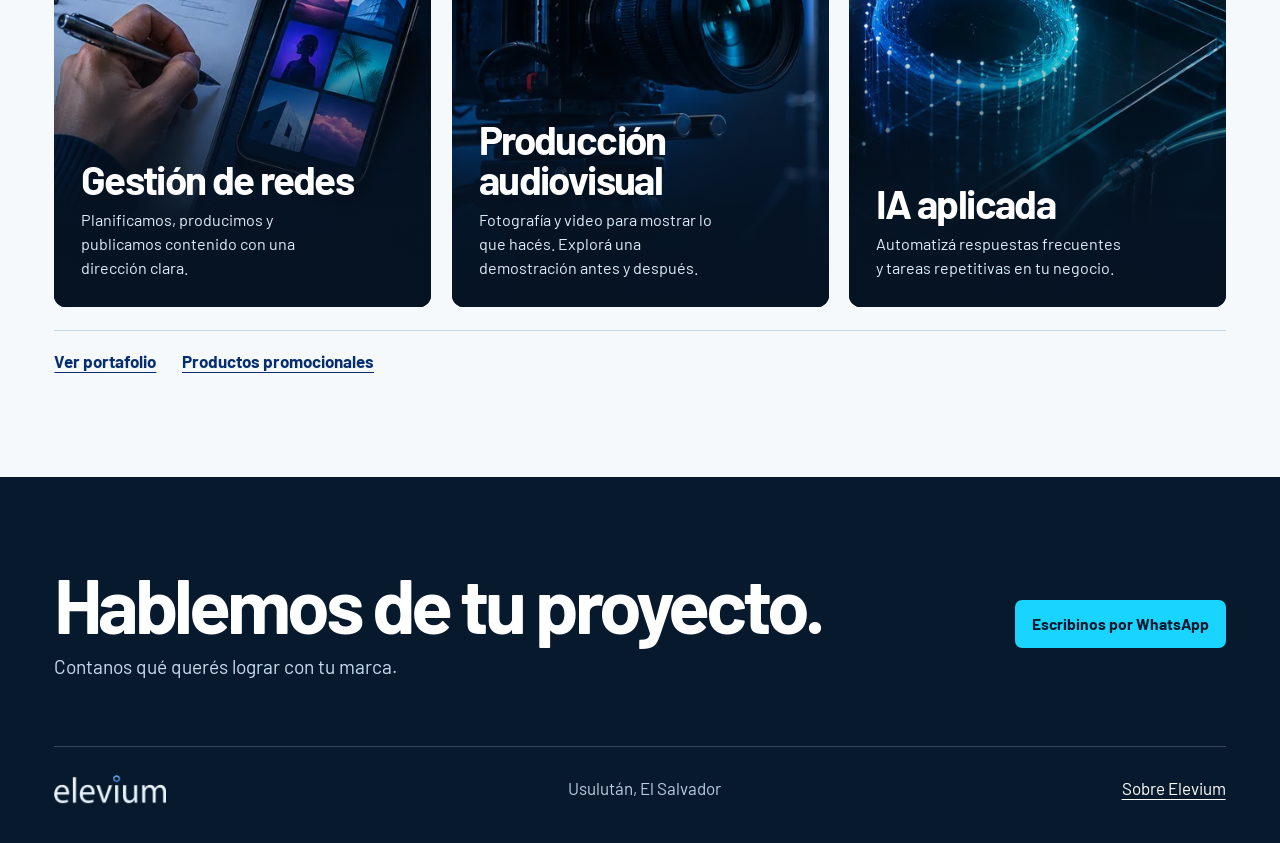
==== commit de0cbf69: "Match hero fragments to the studio film" ====
--- a/index.html
+++ b/index.html
@@ -142,33 +142,35 @@
     calc(-50% + var(--pointer-y,0) * var(--parallax) * .72 + var(--departure,0) * var(--exit-y));
   scale:calc(1 + var(--departure,0) * var(--growth));
   rotate:calc(var(--pointer-x,0) * var(--pointer-turn) + var(--departure,0) * var(--turn));
-  opacity:calc(var(--fragment-opacity,1) * var(--clarity,1));
+  opacity:calc(var(--fragment-opacity,1) * var(--plane-opacity,1) * var(--clarity,1));
+  filter:grayscale(.86) sepia(.6) hue-rotate(169deg) saturate(1.7)
+    brightness(var(--fragment-light,1)) blur(var(--fragment-blur,0px));
   animation:fragment-drift var(--duration) var(--delay) ease-in-out infinite alternate;
   animation-play-state:var(--fragments-animation,running);
 }
 .fragment--far{
   --layer:2;--pointer-x:var(--far-x,0);--pointer-y:var(--far-y,0);--departure:var(--depart-far,0);
-  --parallax:18px;--pointer-turn:3deg;--growth:.13;--clarity:.48;
+  --parallax:18px;--pointer-turn:3deg;--growth:.13;--clarity:.48;--plane-opacity:var(--far-opacity,1);
   --duration:14s;--bob:3%;--sway:2deg;
-  filter:blur(clamp(1px,.16vw,2px));
+  --fragment-light:1.13;--fragment-blur:clamp(1px,.16vw,2px);
 }
 .fragment--middle{
   --layer:3;--pointer-x:var(--middle-x,0);--pointer-y:var(--middle-y,0);--departure:var(--depart-middle,0);
   --parallax:66px;--pointer-turn:7deg;--growth:.36;
-  --duration:8s;--bob:6%;--sway:4deg;
+  --duration:8s;--bob:6%;--sway:4deg;--fragment-light:.95;
 }
 .fragment--near{
   --layer:5;--pointer-x:var(--near-x,0);--pointer-y:var(--near-y,0);--departure:var(--depart-near,0);
   --parallax:clamp(105px,12vw,180px);--pointer-turn:14deg;--growth:.76;
   --duration:5.6s;--bob:10%;--sway:6deg;
-  filter:blur(clamp(3px,.45vw,8px));
+  --fragment-light:.86;--fragment-blur:clamp(3px,.45vw,8px);
 }
 .fragment--far-west{
-  --size:clamp(1.55rem,3.4vw,3.8rem);--top:39%;--left:5.5%;
+  --size:clamp(1.55rem,3.4vw,3.8rem);--top:36%;--left:3%;
   --exit-x:-13vw;--exit-y:-5vh;--turn:-9deg;--delay:-9s;
 }
 .fragment--far-east{
-  --size:clamp(1.85rem,4.5vw,4.7rem);--top:21%;--left:92%;
+  --size:clamp(1.85rem,4.5vw,4.7rem);--top:20%;--left:96.7%;
   --exit-x:15vw;--exit-y:-8vh;--turn:9deg;--delay:-3s;--facing:-1;
 }
 .fragment--middle-west{
@@ -198,7 +200,7 @@
 .motion .scene:not(.is-active){visibility:hidden}
 .motion .scene-hero .static-model{display:none}
 .motion .hero-title{opacity:var(--hero,1);transform:translateY(var(--hero-rise,0px));filter:blur(var(--hero-blur,0px))}
-.motion .hero-title .hero-accent{color:#b6f0ff}
+.motion .hero-title .hero-accent{color:var(--cyan);text-shadow:0 .07em .28em #04132199}
 .motion .hero-meta{position:absolute;inset:auto var(--gutter) 3.25rem;width:auto;max-width:91rem;margin-inline:auto;padding:0;opacity:var(--hero,1)}
 .motion .scroll-cue i{border-color:#b9eaff}
 .motion .scroll-cue:hover i{color:var(--navy)}
@@ -248,6 +250,10 @@
   .nav-desktop a{font-size:.95rem}
   .motion .tour-content{padding-top:1rem}
   .motion .hot-panel{width:min(35vw,29rem)}
+}
+@media (max-aspect-ratio:1/1){
+  .fragment--far-west{--top:25%}
+  .fragment--far-east{--top:16%}
 }
 @media (max-width:45rem){
   :root{--gutter:clamp(1rem,5vw,1.5rem)}
@@ -552,7 +558,8 @@
     "--film-fill": ease(segment(p, .055, .36)),
     "--film-fallback": ease(segment(p, .17, .44)),
     "--film-shade": .83 * ease(segment(p, .12, .55)),
-    "--depart-far": ease(segment(p, .065, .30)),
+    "--depart-far": ease(segment(p, .008, .105)),
+    "--far-opacity": 1 - ease(segment(p, .015, .085)),
     "--depart-middle": ease(segment(p, .045, .25)),
     "--depart-near": ease(segment(p, .025, .19)),
     "--fragment-opacity": 1 - ease(segment(p, .20, .30)),
